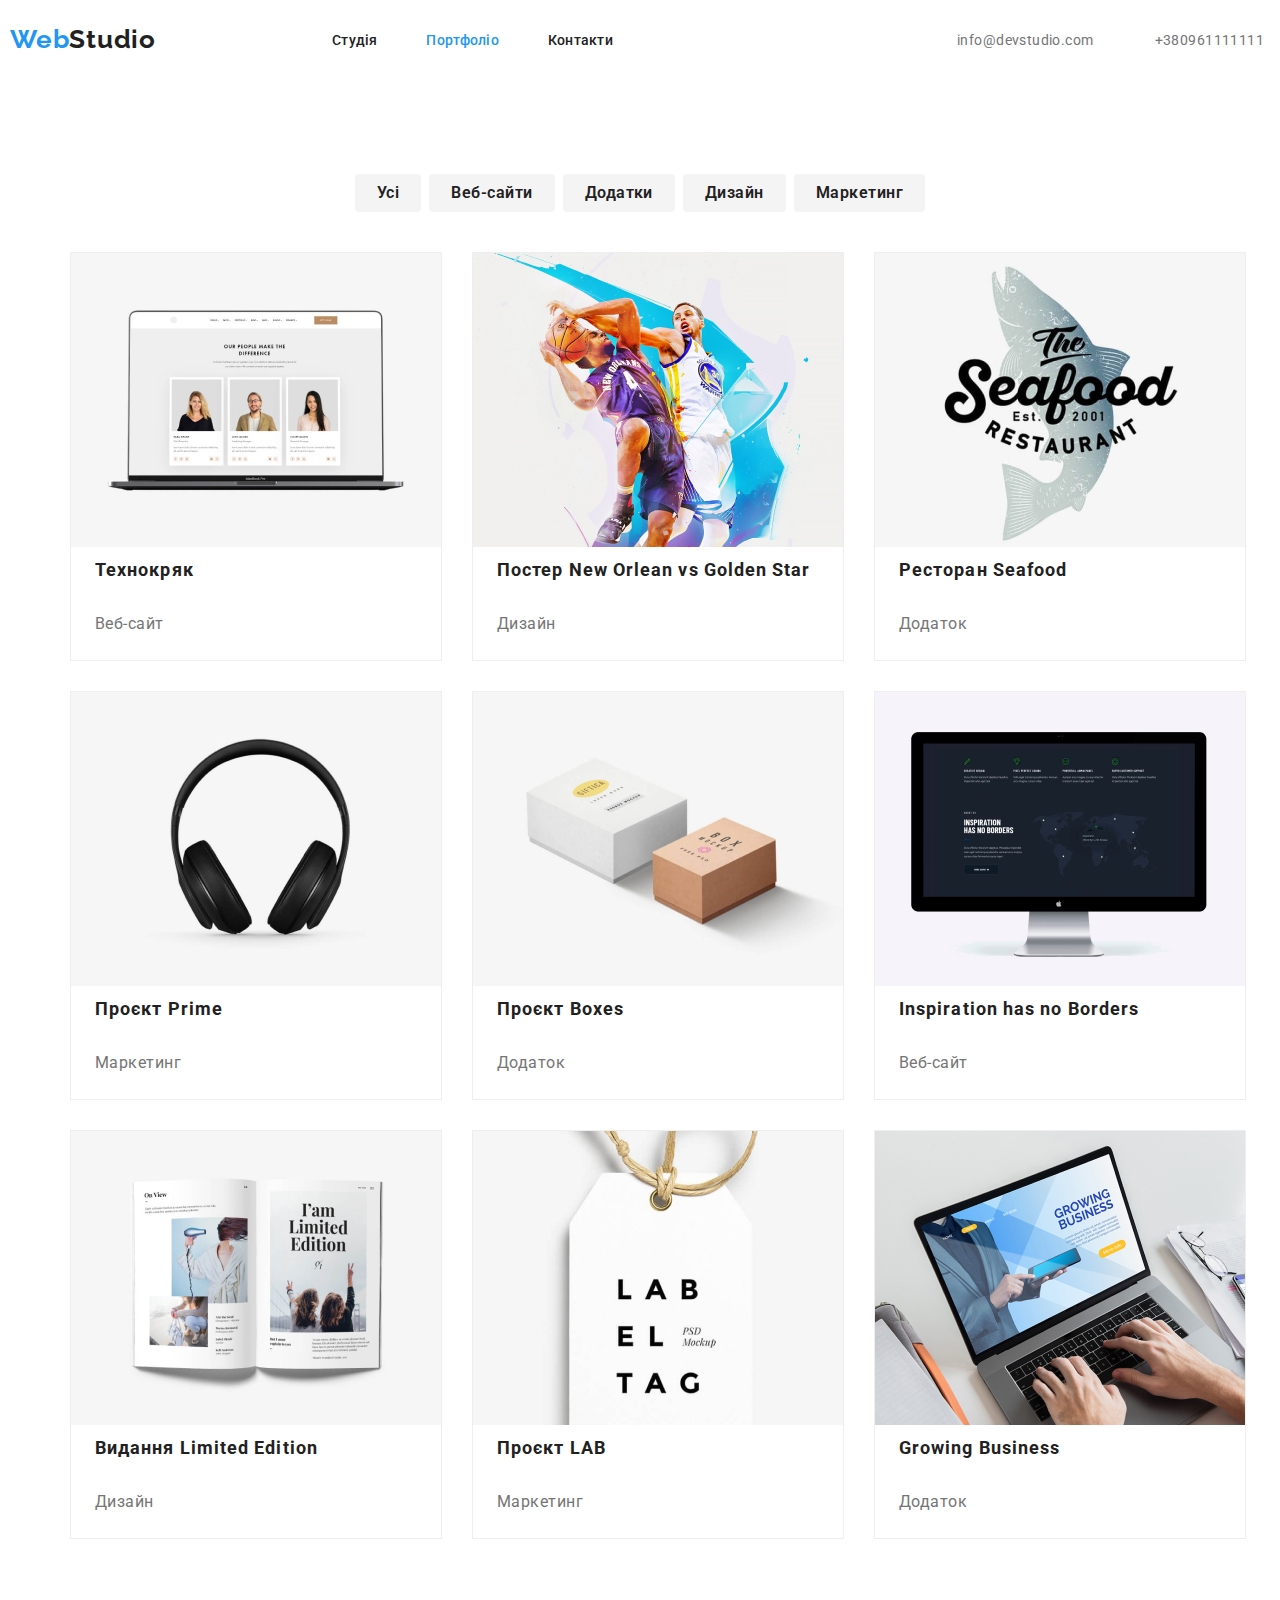
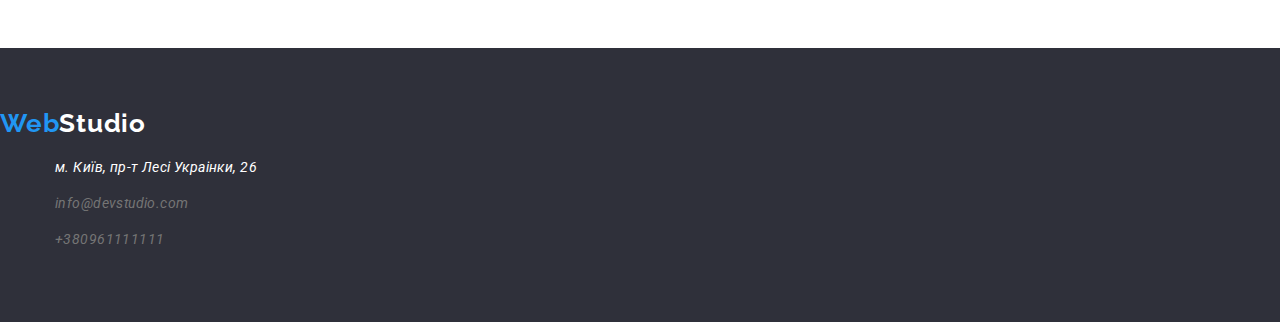
==== portfolio.html @ c9a9e4e9 "changes" ====
<!DOCTYPE html>
<html lang="uk">
<head>
    <meta charset="UTF-8">
    <meta http-equiv="X-UA-Compatible" content="IE=edge">
    <meta name="viewport" content="width=device-width, initial-scale=1.0">
    <title>Portfolio</title>
    <link rel="preconnect" href="https://fonts.googleapis.com">
    <link rel="preconnect" href="https://fonts.gstatic.com" crossorigin>
    <link href="https://fonts.googleapis.com/css2?family=Raleway:wght@700&family=Roboto:wght@400;500;700;900&display=swap" rel="stylesheet">
    <link rel="stylesheet" href="https://cdnjs.cloudflare.com/ajax/libs/modern-normalize/1.1.0/modern-normalize.min.css">
    <link rel="stylesheet" href="./css/styles.css">
</head>
<body>
    <nav class="nav-flex"></nav>
    <header class="header">
            <a class="logo-header" href="./index.html">
                <span class="logo-h1">Web</span>Studio</a>
                <div class="container">
            <ul class="nav-ul-flex">
                <li><a class="link-header" href="./index.html">Студія</a></li>
                <li><a class="link-header current" href="./portfolio.html">Портфоліо</a></li>
                <li><a class="link-header" href="#footer">Контакти</a></li>
            </ul>
        </nav>
        <ul class="ul-mail-flex">
            <li><a class="link-header-mail" href="mailto:info@devstudio.com">info@devstudio.com</a></li>
            <li><a class=" link-header-number" href="tel:+380961111111">+380961111111</a></li>
        </ul>
        </div>
    
    </header>
            <main>
                <section class="sec-one-portfolio">
                    <div class="container">
                        <h1 class="hidden">Що можна знайти на сайті</h1>
                        <ul class="button-list">
                            <li>
                                <button class="button-portfolio" type="button">Усі</button>
                            </li>
                            <li>
                                <button class="button-portfolio" type="button">Веб-сайти</button>
                            </li>
                            <li>
                                <button class="button-portfolio" type="button">Додатки</button>
                            </li>
                            <li>
                                <button class="button-portfolio" type="button">Дизайн</button>
                            </li>
                            <li>
                                <button class="button-portfolio" type="button">Маркетинг</button>
                            </li>
                        </ul>
                        <ul class="portfolio-cards">
                            <li class="portfolio-card">
                                <a href="#">
                                <img src="./img/8.jpg" alt="фото ноутбуку з відкритим сайтом" width="370">
                    <h2 class="portfolio-name">Технокряк</h2>
                    <p class="portfolio-type">Веб-сайт</p>
                </a>
                            </li>
                            <li class="portfolio-card">
                                <a href="#">
                                <img src="./img/9.jpg" alt="фото баскетболістів" width="370">
                    <h2 class="portfolio-name">Постер New Orlean vs Golden Star</h2>
                    <p class="portfolio-type">Дизайн</p>
                </a>
                            </li>
                            <li class="portfolio-card">
                                <a href="#">
                                <img src="./img/10.jpg" alt="фото логотипа ресторану" width="370">
                    <h2 class="portfolio-name">Ресторан Seafood</h2>
                    <p class="portfolio-type">Додаток</p>
                </a>
                            </li>
                            <li class="portfolio-card">
                                <a href="#">
                                <img src="./img/11.jpg" alt="фото навушників" width="370">
                    <h2 class="portfolio-name">Проєкт Prime</h2>
                    <p class="portfolio-type">Маркетинг</p>
                </a>
                            </li>
                            <li class="portfolio-card">
                                <a href="#">
                                <img src="./img/12.jpg" alt="фото коробок гарнітури" width="370">
                    <h2 class="portfolio-name">Проєкт Boxes</h2>
                    <p class="portfolio-type">Додаток</p>
                </a>
                            </li>
                            <li class="portfolio-card">
                                <a href="#">
                                <img src="./img/13.jpg" alt="фото монітора" width="370">
                    <h2 class="portfolio-name">Inspiration has no Borders</h2>
                    <p class="portfolio-type">Веб-сайт</p>
                </a>
                            </li>
                            <li class="portfolio-card">
                                <a href="#">
                                <img src="./img/14.jpg" alt="фото журналу" width="370">
                    <h2 class="portfolio-name">Видання Limited Edition</h2>
                    <p class="portfolio-type">Дизайн</p>
                </a>
                            </li>
                            <li class="portfolio-card">
                                <a href="#">
                                <img src="./img/15.jpg" alt="фото реклами" width="370">
                    <h2 class="portfolio-name">Проєкт LAB</h2>
                    <p class="portfolio-type">Маркетинг</p>
                </a>
                            </li>
                            <li class="portfolio-card">
                                <a href="#">
                                <img src="./img/16.jpg" alt="фото ноутбука" width="370">
                    <h2 class="portfolio-name">Growing Business</h2>
                    <p class="portfolio-type">Додаток</p>
                </a>
                            </li>
                        </ul>
                    </div>
                  
            </section>
        </main>
        <footer class="footer">
            
                <a href="./index.html" class="text-logo-footer">
                    <span class="logo-h1">Web</span>Studio</a>
                    <div class="container">
                <address>
        <ul class="footer-content">
            <li class="footer-elem-item">
                <a class="footer-link-address" href="https://goo.gl/maps/CPtrU1FHBa2aNyZL9" target="_blank" rel="noopener noreferrer nofollow">м. Київ, пр-т Лесі Украінки, 26</a>  
            </li>
            <li class="footer-elem-item">
                    <a class="footer-links" href="mailto:info@devstudio.com">info@devstudio.com</a>
            </li>
            <li class="footer-elem-item">
                    <a class="footer-links" href="tel:+380961111111">+380961111111</a>
            </li>
        </ul>
        </address>
            </div>
         
        </footer>
</body>
</html>
---- css/styles.css ----
:root {
    --main-text-color: #212121;
    --secondary-text-color: #757575;
    --main-white-color: #fff;
    --highlight-color: #2196f3;
    --secondary-white-color: #f5f4f5;
    --fill-color: #2f303a;
    --button-active-color: #188CE8;
    --card-border-color: #eee;
}
h1,
h2,
h3,
h4,
h5,
h6,
p {
margin: 0;
}
ul{
    list-style: none;
    margin: 0;
    padding: 0;
}
.container {
    width: 1200px;
    padding-left: 15px;
    padding-right: 15px;
    margin: 0 auto;
}
header .container {
    display: flex;
}
body {
    font-family: "Roboto", sans-serif;
    color: var(--main-text-color);
    font-size: 14px;
    letter-spacing: 0.03em;
}
a {
    text-decoration: none;
    color: var(--main-text-color);
}
.header {
    max-width: 1260px;
    display: flex;
    flex-direction: row;
   margin: auto;
}

 
.nav-flex {
    display: flex;
    
}
.logo-header {
        font-family: "Raleway", sans-serif; 
        font-size: 26px; 
        line-height: 1.19;
        font-weight: 700; 
        margin: 24px 68px 25px 0; 
        letter-spacing: 0.03em; 
}
.logo-h1{
    color: var(--highlight-color);
}


.nav-ul-flex {
    width: 281px;
    margin-top: 32px;
    margin-left: 93px;
    flex-direction: row;
    justify-content: space-between;
    padding: 0%;
    font-weight: 900;
}

.nav-ul-flex .link-header:hover,
.nav-ul-flex .link-header:focus{
    color: var(--highlight-color);
}
.nav-ul-flex .link-header.current {
    color: var(--highlight-color);
    }

.nav-flex, .nav-ul-flex, .ul-mail-flex {
    display: flex;
    list-style: none;
}

.link-header {
    text-decoration: none;
    font-size: 14px;
    font-weight: 500;
    line-height: 1.15;
    letter-spacing: 0.02em;
    color: var(--main-text-color) ;
    display: inline-block;
}

li {
    display: list-item;
    text-align: -webkit-match-parent;
}
.ul-mail-flex {
    width: 307px;
    margin-top: 32px;
    margin-left: 344px;
    flex-direction: row;
    justify-content: space-between;
    padding: 0%;
}

.link-header-mail{
list-style: none;
color: var(--secondary-text-color);
}

 .link-header-mail:hover,
.link-header-mail:focus {
    color: var(--highlight-color);
}
.link-header-number{
    list-style: none;
    color: var(--secondary-text-color);
}
.link-header-number:hover,
.link-header-number:focus {
    color: var(--highlight-color);
}

.hero{
    Width: 1600px;
    Height: 600px;
    background-color: var(--fill-color);
    filter: drop-shadow(0px 4px 4px rgba(0, 0, 0, 0.25));
}
section {
    display: block;
}
.main-h1-title{ 
        color: var(--main-white-color);
        font-size: 44px;
        line-height: 1.36;
        padding-top: 200px;
        padding-bottom: 15px;
        font-weight: 800;
        text-transform: uppercase;
        letter-spacing: 0.06em;
        text-align: center;
}
button{
    border: none;
    outline: none;
    margin: 0 auto;
    display: block;
}
.button {
    width: 216px;
    height: 50px;
    background-color: var(--highlight-color) ;
    font-size: 16px;
    font-weight: 700;
    line-height: 1.875;
    letter-spacing: 0.06em;
    color: var(--main-white-color);
    border-radius: 4px;
    cursor: pointer;
    font-family: inherit;
}

.button:hover {
    background-color:var(--button-active-color);
    color: var(--main-white-color);
  }
  .button:focus {
    background-color: var(--button-active-color);
    color: var(--main-white-color);
  }
  .button:active {
    background-color: var(--button-active-color);
    color: var(--main-white-color);
  }
.hidden {
    color: rgba(0, 0, 0, 0);
    position: absolute;
    width: 1px;
    height: 1px;
    margin: -1px;
    border: 0;
    padding: 0;
    white-space: nowrap;
    clip-path: inset(100%);
    clip: rect(0 0 0 0);
    overflow: hidden;
}
section {
    display: block;
}
.our-skills{
        display: flex;
        flex-direction: row;
        width: 1260px;
        margin: 94px auto;
        justify-content: center;
    list-style: none;
}
.skill-cont {
    text-align: left;
    padding: 0 15px;
    width: 400px;
}

.skill-name {
    font-weight: 700;
    font-size: 14px;
    padding-bottom: 10px;
    text-transform: uppercase;
    letter-spacing: 0.03em;
}

.skill-descr {
    font-size: 14px;
    line-height: 1,7142;
    letter-spacing: 0.03em;
    color: var(--secondary-text-color);
}
p {
    display: block;
    margin-block-start: 1em;
    margin-block-end: 1em;
    margin-inline-start: 0px;
    margin-inline-end: 0px;
    
}

.sec-three{
        text-align: center;
        width: 100%;
}
.sec-head{
    font-weight: 700;
    font-size: 36px;
    line-height: 1,1666;
    text-align: center;
    letter-spacing: 0.03em;
    color: var(--main-text-color);
    margin-bottom: 50px;
}

.images-block {
    display: flex;
    justify-content: center;
    gap: 30px;
}

.images {
    padding: 0 15px;
    list-style: none;
}
.sec-four {
    text-align: center;
    width: 100%;
    padding-top: 94px;
    background-color: var(--secondary-white-color);
}
.cards {
    display: flex;
    justify-content: center;
    gap: 30px;
}
.card {
    margin: 0 15px 94px 15px;
    background-color: var(--main-white-color);
    box-shadow: 0px 1px 3px rgb(0 0 0 / 12%), 0px 1px 1px rgb(0 0 0 / 14%), 0px 2px 1px rgb(0 0 0 / 20%);
    border-radius: 0px 0px 4px 4px;
    list-style: none;
}
.card-name {
font-weight: 500;
font-size: 16px;
line-height: 1,1875;
text-align: center;
letter-spacing: 0.03em;
color: var(--main-text-color);
}

.job{
    padding: 5px 0 30px 0;
    color: var(--secondary-text-color);
    font-size: 16px;
    font-weight: 400;
    letter-spacing: 0.03em;
}
.footer {
        padding: 60px 0;
        background-color: var(--fill-color);
        
        
}

.footer-content {
    padding: 0; margin: 0;
}
.text-logo-footer {
    font-family: "Raleway", sans-serif; 
    font-size: 26px; 
    line-height: 1.19;
    font-weight: 700; 
    letter-spacing: 0.03em; 
    color: var(--main-white-color);
    
}

.footer-elem-item {
    margin-top: 20px;
    margin-bottom: 15px;
    list-style: none;
    text-decoration: none;
}

.footer-link-address {
    color: var(--main-white-color);
    letter-spacing: 0.03em;
    font-size: 14px;
    line-height: 1,7142;
    text-decoration: none;
    
}
.footer-link-address:hover,
.footer-link-address:focus {
    color: var(--highlight-color);
}

.footer-links {
    font-family: "Roboto", sans-serif;
    color: var(--secondary-text-color);
    font-size: 14px;
    line-height: 1,7142;
    letter-spacing: 0.03em;
text-decoration: none;
}
.footer-links:hover,
.footer-links:focus {
    color: var(--highlight-color);
}
.sec-one-portfolio {
    display: flex;
    flex-direction: column;
    justify-content: center;
    width: 1280px;
    margin: auto;
}
.button-list {
    display: flex;
    flex-direction: row;
    margin: 94px auto 0 auto;
    list-style: none;
    font-family: inherit;
    justify-content: center;
}

.button-portfolio {
    width: auto;
    height: 38px;
    background-color: var(--secondary-white-color);
    color: var(--main-text-color);
    border-radius: 4px;
    padding: 6px 22px;
    margin: 0 4px 25px 4px;
    font-size: 16px;
    line-height: 1.63;
    letter-spacing: 0.03em;
    font-weight: 600;
    text-align: center;
    cursor: pointer;
    font-family: inherit;
}
.button-portfolio:hover {
    background-color: var(--highlight-color);
    color: var(--main-white-color);
  }
  .button-portfolio:active {
    background-color: var(--button-active-color);
    color: var(--main-white-color);
  }
.portfolio-cards{
    margin: 0 auto;
    width: 1218px;
        display: flex;
        flex-direction: row;
        flex-wrap: wrap;
        margin-bottom: 94px;
        list-style: none;
    }
.portfolio-card{
    margin: 15px;
    background-color: var(--main-white-color);
    border: 1px solid var(--card-border-color);
}
.portfolio-name{
    margin: 2px 24px 20px 24px;
    font-weight: 700;
    font-size: 18px;
    line-height: 2;
    letter-spacing: 0.06em;
    color: var(--main-text-color);
}
.portfolio-type{
    margin: 2px 24px 20px 24px;
    color: var(--secondary-text-color);
    font-size: 16px;
    letter-spacing: 0.03em;
    line-height: 2;
}
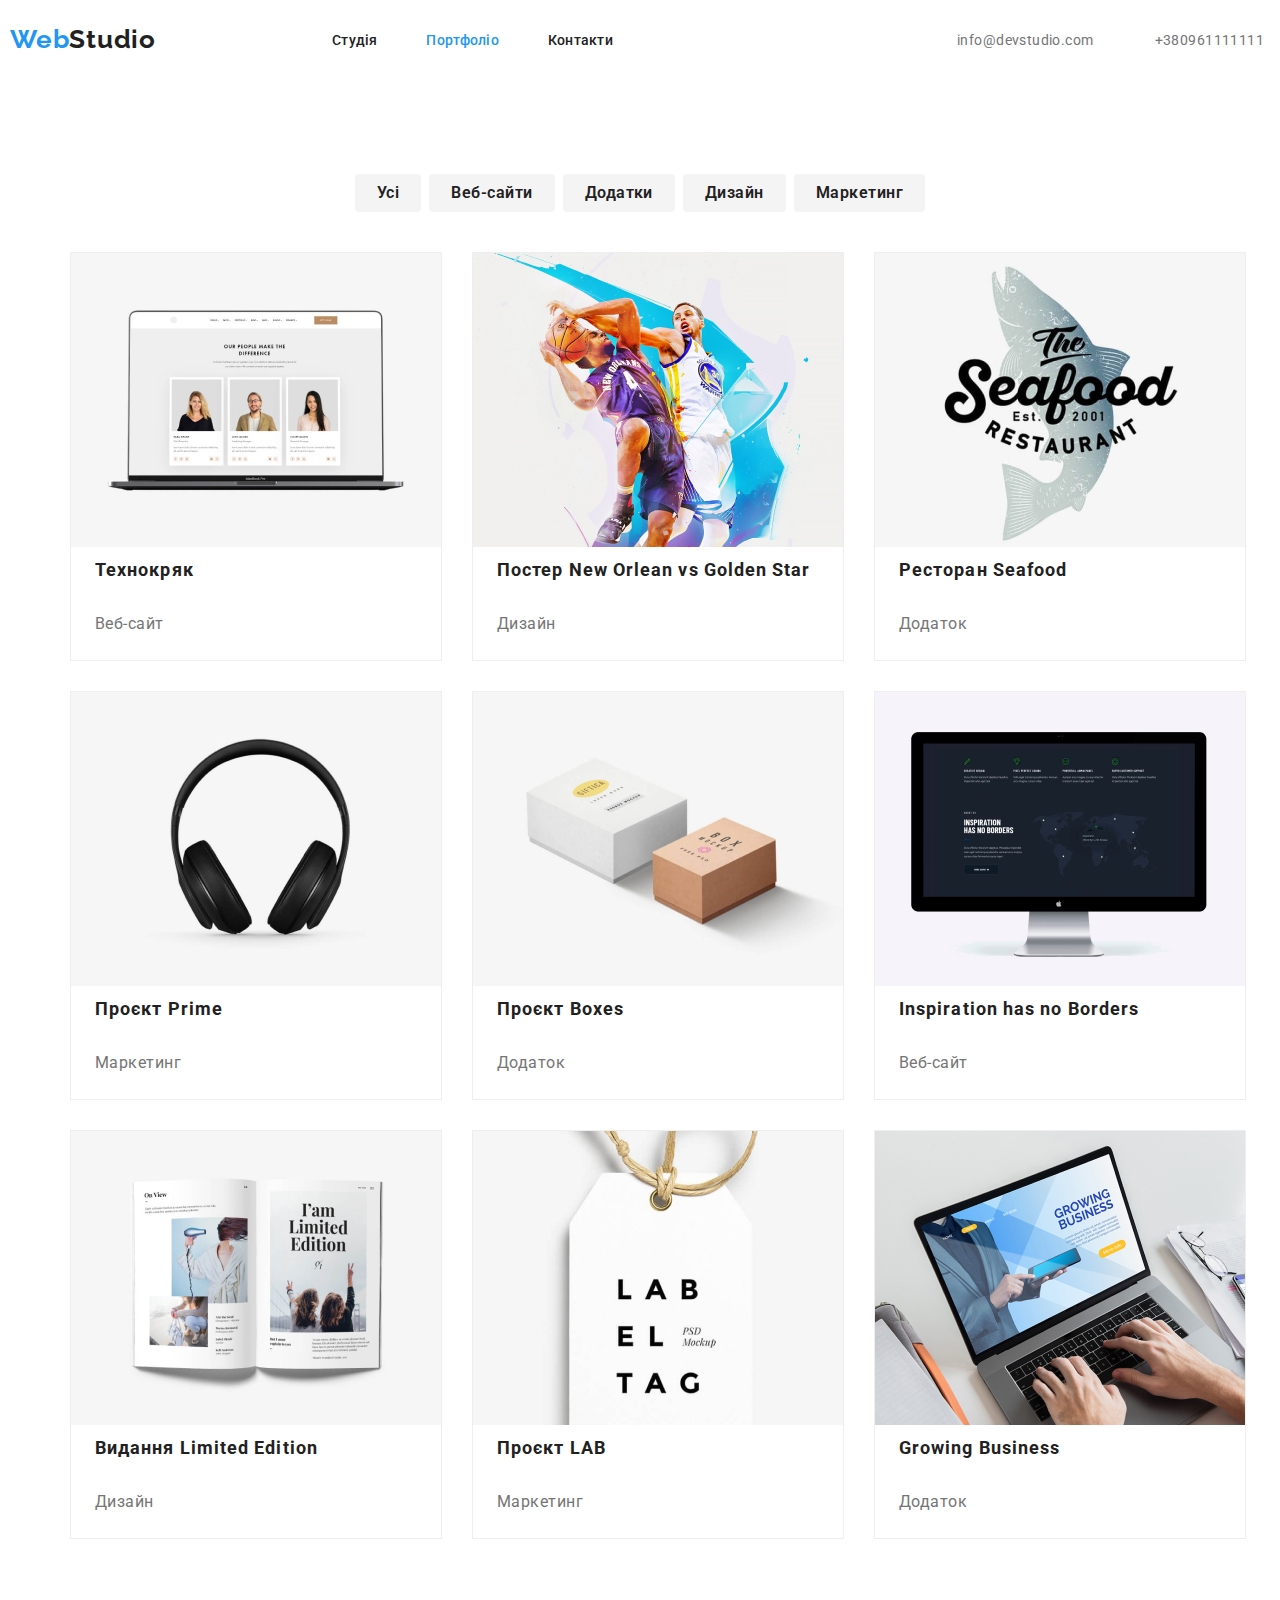
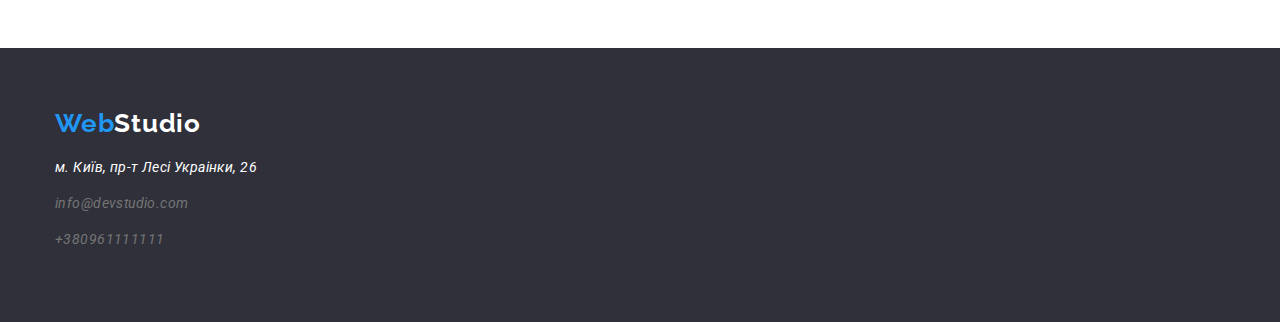
==== commit cd4eaf63: "hw3 change" ====
--- a/portfolio.html
+++ b/portfolio.html
@@ -121,10 +121,9 @@
             </section>
         </main>
         <footer class="footer">
-            
+            <div class="container">
                 <a href="./index.html" class="text-logo-footer">
                     <span class="logo-h1">Web</span>Studio</a>
-                    <div class="container">
                 <address>
         <ul class="footer-content">
             <li class="footer-elem-item">
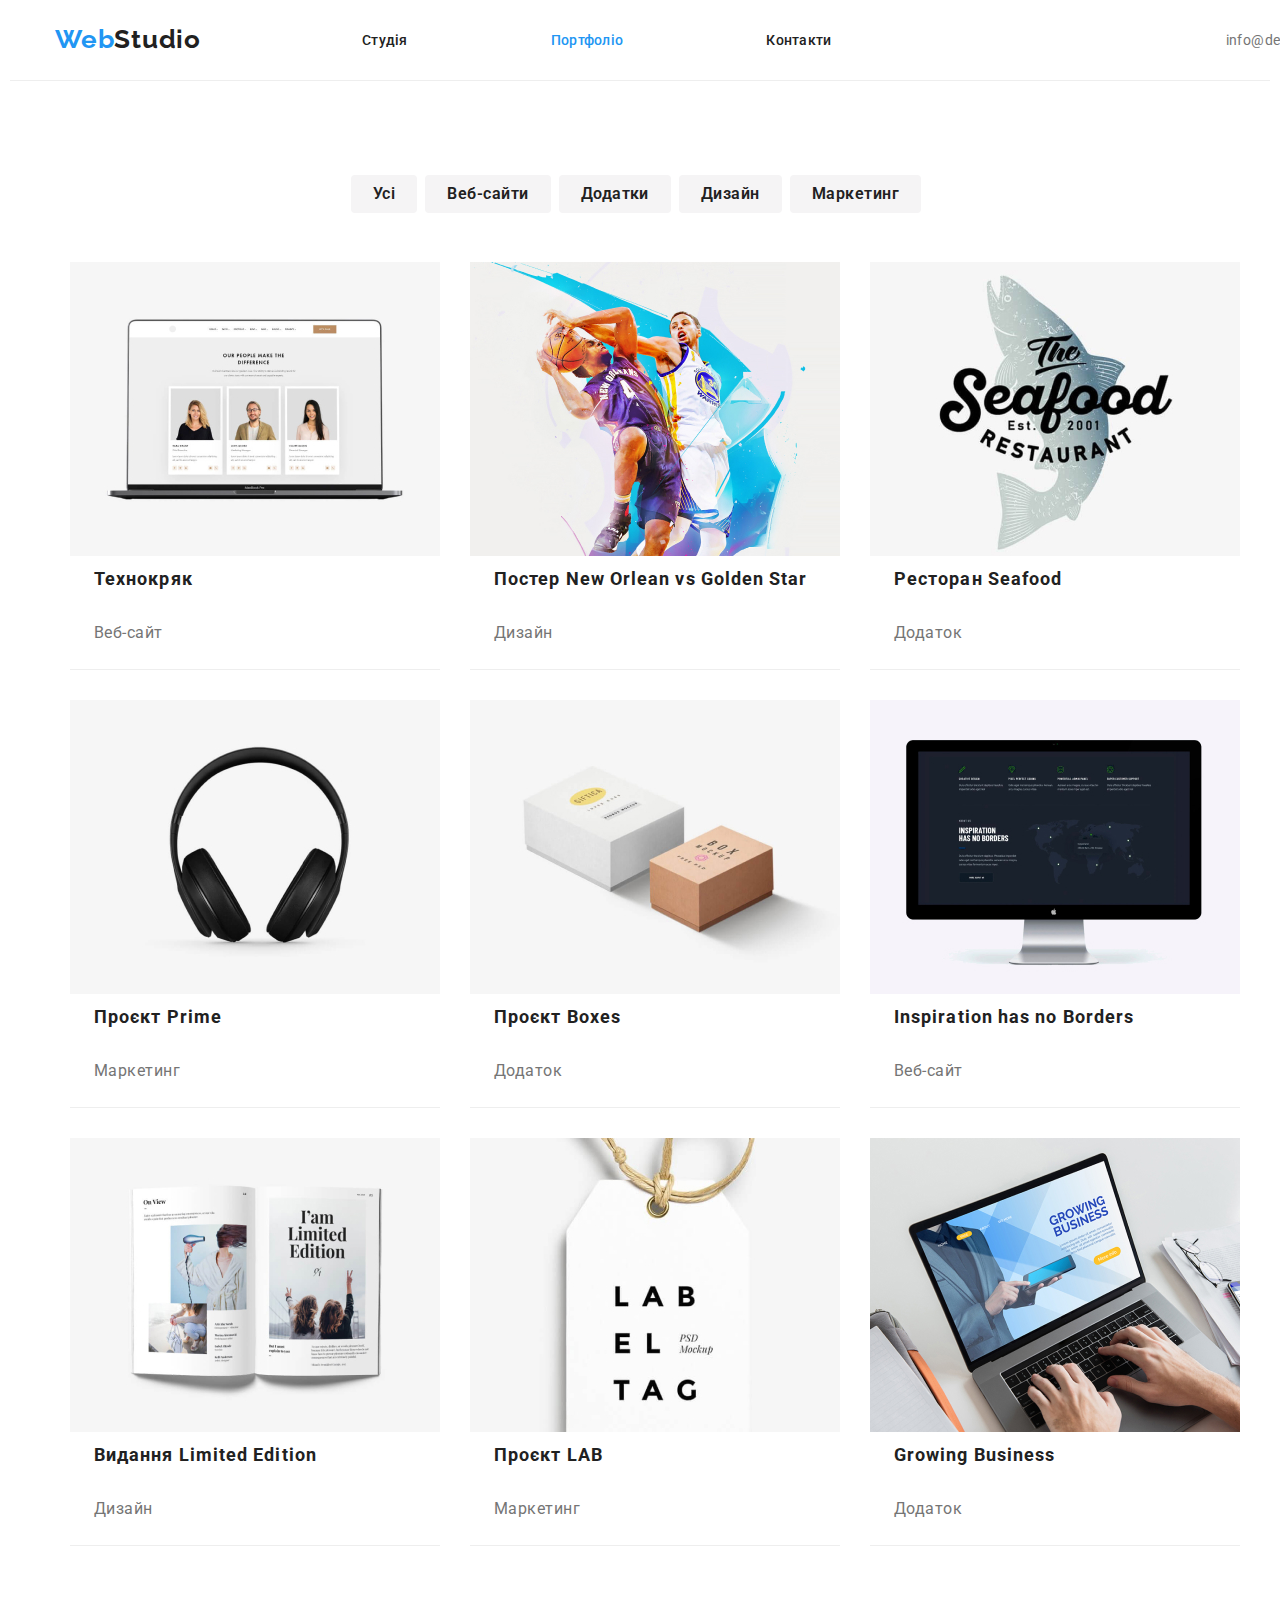
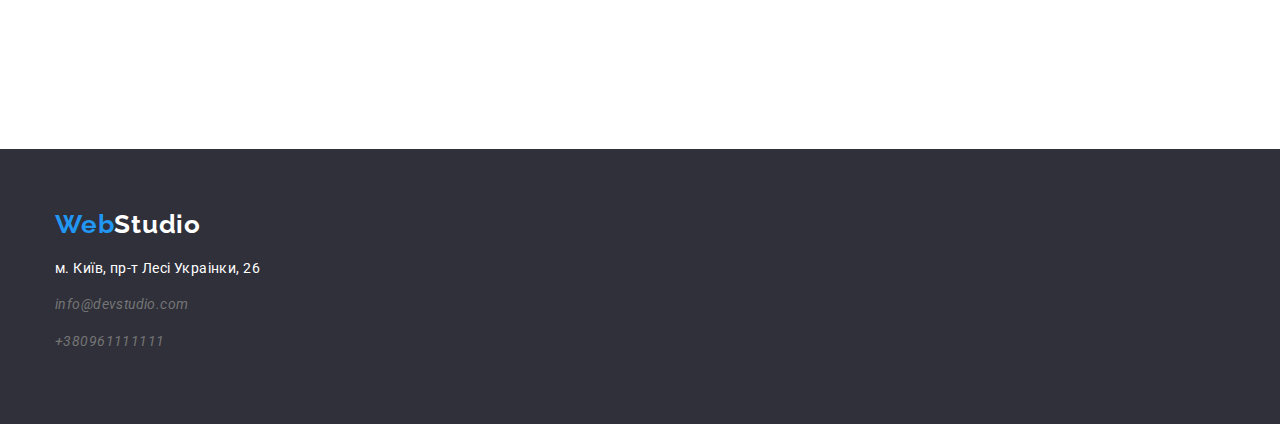
==== commit f148db29: "доработка" ====
--- a/portfolio.html
+++ b/portfolio.html
@@ -13,10 +13,10 @@
 </head>
 <body>
     <nav class="nav-flex"></nav>
-    <header class="header">
+    <header class="header header-portfolio">
+        <div class="container">
             <a class="logo-header" href="./index.html">
                 <span class="logo-h1">Web</span>Studio</a>
-                <div class="container">
             <ul class="nav-ul-flex">
                 <li><a class="link-header" href="./index.html">Студія</a></li>
                 <li><a class="link-header current" href="./portfolio.html">Портфоліо</a></li>
--- a/css/styles.css
+++ b/css/styles.css
@@ -58,7 +58,7 @@
         font-size: 26px; 
         line-height: 1.19;
         font-weight: 700; 
-        margin: 24px 68px 25px 0; 
+        padding: 24px 68px 25px 0; 
         letter-spacing: 0.03em; 
 }
 .logo-h1{
@@ -67,9 +67,7 @@
 
 
 .nav-ul-flex {
-    width: 281px;
-    margin-top: 32px;
-    margin-left: 93px;
+    
     flex-direction: row;
     justify-content: space-between;
     padding: 0%;
@@ -90,6 +88,10 @@
 }
 
 .link-header {
+    padding-left: 93px;
+    padding-top: 32px;
+    padding-right: 50px;
+    padding-bottom: 32px;
     text-decoration: none;
     font-size: 14px;
     font-weight: 500;
@@ -113,6 +115,9 @@
 }
 
 .link-header-mail{
+    padding-top: 32px;
+    padding-right: 50px;
+    padding-bottom: 32px;
 list-style: none;
 color: var(--secondary-text-color);
 }
@@ -131,8 +136,8 @@
 }
 
 .hero{
-    Width: 1600px;
-    Height: 600px;
+    padding-top: 200px;
+    padding-bottom: 200px;
     background-color: var(--fill-color);
     filter: drop-shadow(0px 4px 4px rgba(0, 0, 0, 0.25));
 }
@@ -143,8 +148,7 @@
         color: var(--main-white-color);
         font-size: 44px;
         line-height: 1.36;
-        padding-top: 200px;
-        padding-bottom: 15px;
+        margin-bottom: 30px;
         font-weight: 800;
         text-transform: uppercase;
         letter-spacing: 0.06em;
@@ -202,7 +206,8 @@
         display: flex;
         flex-direction: row;
         width: 1260px;
-        margin: 94px auto;
+        padding-top: 94px;
+        padding-bottom: 94px;
         justify-content: center;
     list-style: none;
 }
@@ -213,16 +218,19 @@
 }
 
 .skill-name {
+    margin-bottom: 10px;
+    margin-right: 30px;
     font-weight: 700;
     font-size: 14px;
-    padding-bottom: 10px;
     text-transform: uppercase;
     letter-spacing: 0.03em;
 }
 
 .skill-descr {
-    font-size: 14px;
-    line-height: 1,7142;
+    margin:0;
+    font-size: 14px;
+    line-height: 1.7;
+    margin-right: 30px;
     letter-spacing: 0.03em;
     color: var(--secondary-text-color);
 }
@@ -235,9 +243,11 @@
     
 }
 
+
 .sec-three{
         text-align: center;
         width: 100%;
+        padding-bottom: 94px;
 }
 .sec-head{
     font-weight: 700;
@@ -246,13 +256,14 @@
     text-align: center;
     letter-spacing: 0.03em;
     color: var(--main-text-color);
-    margin-bottom: 50px;
+    padding-bottom: 36px;
+    
 }
 
 .images-block {
     display: flex;
     justify-content: center;
-    gap: 30px;
+    margin: 30px;
 }
 
 .images {
@@ -262,8 +273,9 @@
 .sec-four {
     text-align: center;
     width: 100%;
+    background-color: var(--secondary-white-color);
     padding-top: 94px;
-    background-color: var(--secondary-white-color);
+    padding-bottom: 94px;
 }
 .cards {
     display: flex;
@@ -271,7 +283,6 @@
     gap: 30px;
 }
 .card {
-    margin: 0 15px 94px 15px;
     background-color: var(--main-white-color);
     box-shadow: 0px 1px 3px rgb(0 0 0 / 12%), 0px 1px 1px rgb(0 0 0 / 14%), 0px 2px 1px rgb(0 0 0 / 20%);
     border-radius: 0px 0px 4px 4px;
@@ -325,7 +336,7 @@
     letter-spacing: 0.03em;
     font-size: 14px;
     line-height: 1,7142;
-    text-decoration: none;
+    font-style: normal;
     
 }
 .footer-link-address:hover,
@@ -346,21 +357,22 @@
     color: var(--highlight-color);
 }
 .sec-one-portfolio {
-    display: flex;
-    flex-direction: column;
-    justify-content: center;
-    width: 1280px;
-    margin: auto;
+    padding-top: 94px;
+    padding-bottom: 94px;
 }
 .button-list {
     display: flex;
     flex-direction: row;
-    margin: 94px auto 0 auto;
     list-style: none;
     font-family: inherit;
     justify-content: center;
-}
-
+    margin-bottom: 34px;
+}
+
+.header-portfolio {
+    border-bottom: 1px solid var(--card-border-color);
+    
+}
 .button-portfolio {
     width: auto;
     height: 38px;
@@ -368,7 +380,6 @@
     color: var(--main-text-color);
     border-radius: 4px;
     padding: 6px 22px;
-    margin: 0 4px 25px 4px;
     font-size: 16px;
     line-height: 1.63;
     letter-spacing: 0.03em;
@@ -376,6 +387,7 @@
     text-align: center;
     cursor: pointer;
     font-family: inherit;
+    margin-right: 8px;
 }
 .button-portfolio:hover {
     background-color: var(--highlight-color);
@@ -397,7 +409,7 @@
 .portfolio-card{
     margin: 15px;
     background-color: var(--main-white-color);
-    border: 1px solid var(--card-border-color);
+    border-bottom: 1px solid var(--card-border-color);
 }
 .portfolio-name{
     margin: 2px 24px 20px 24px;
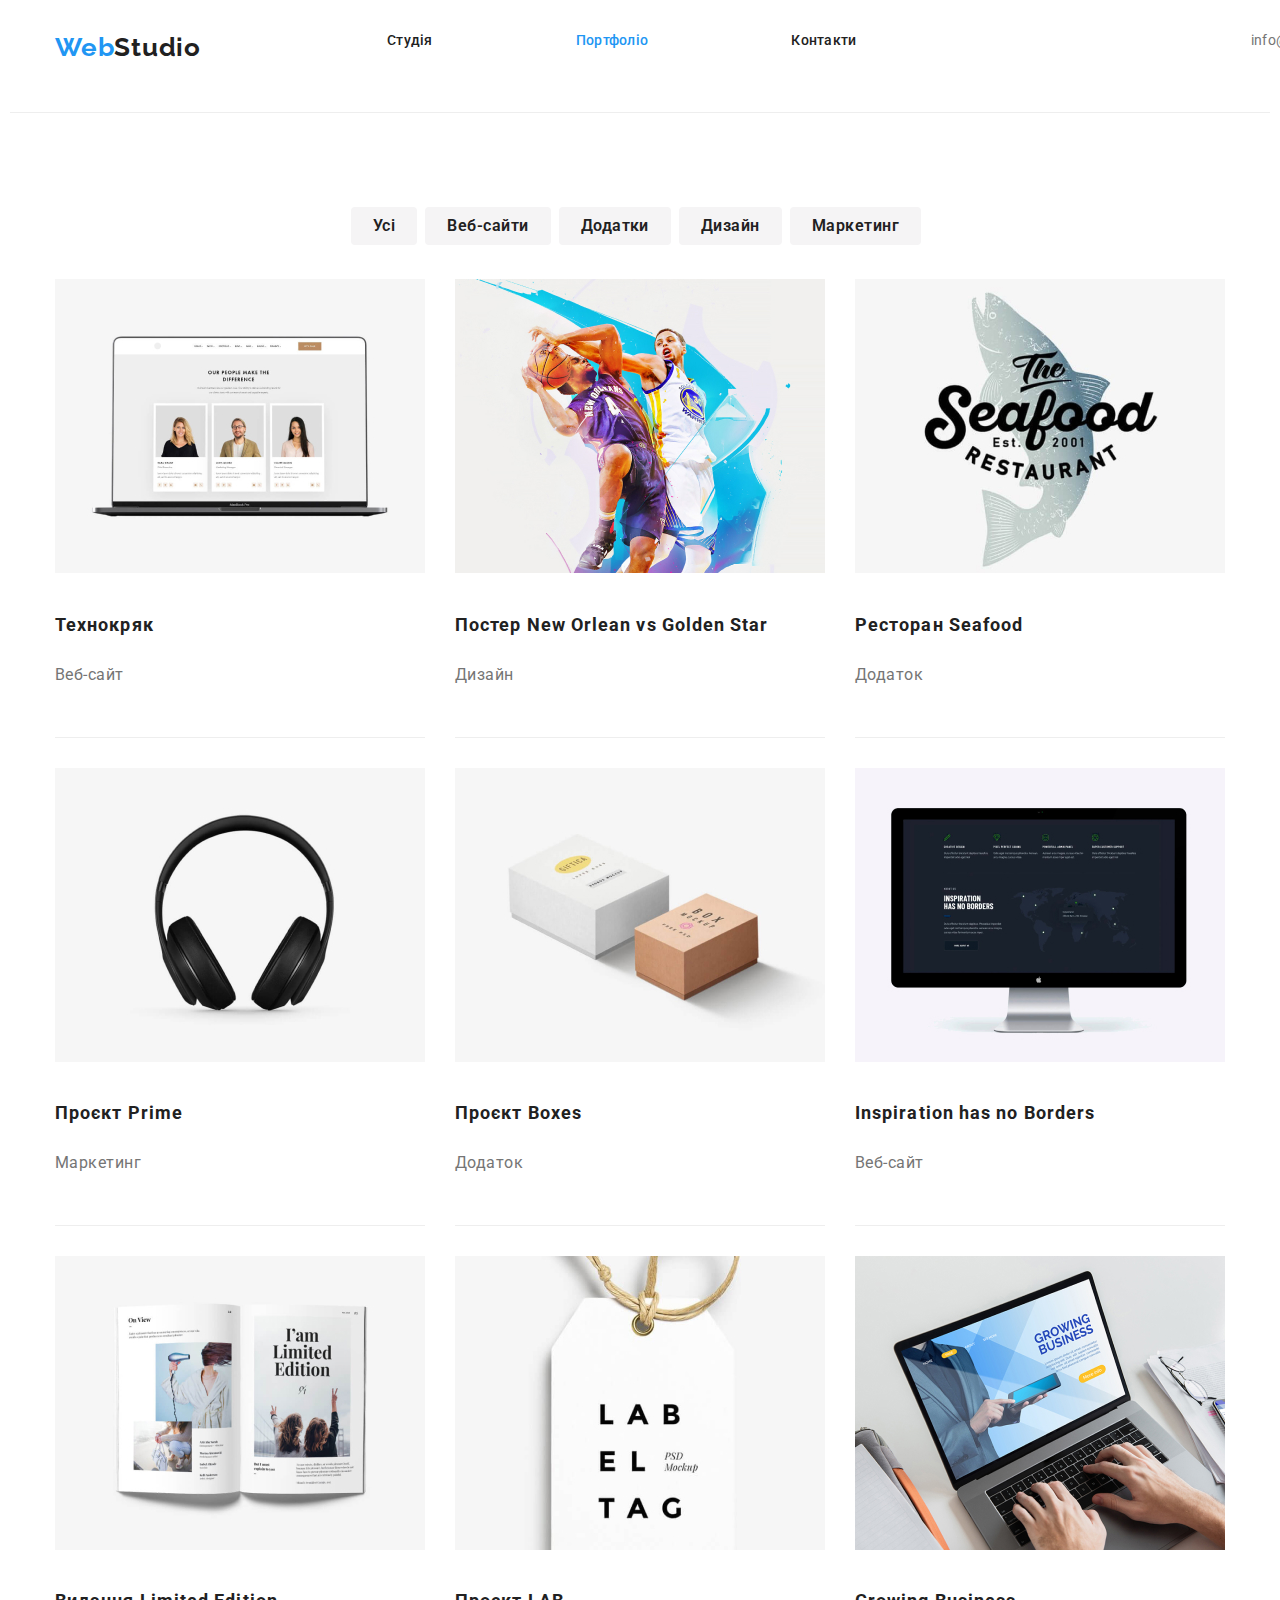
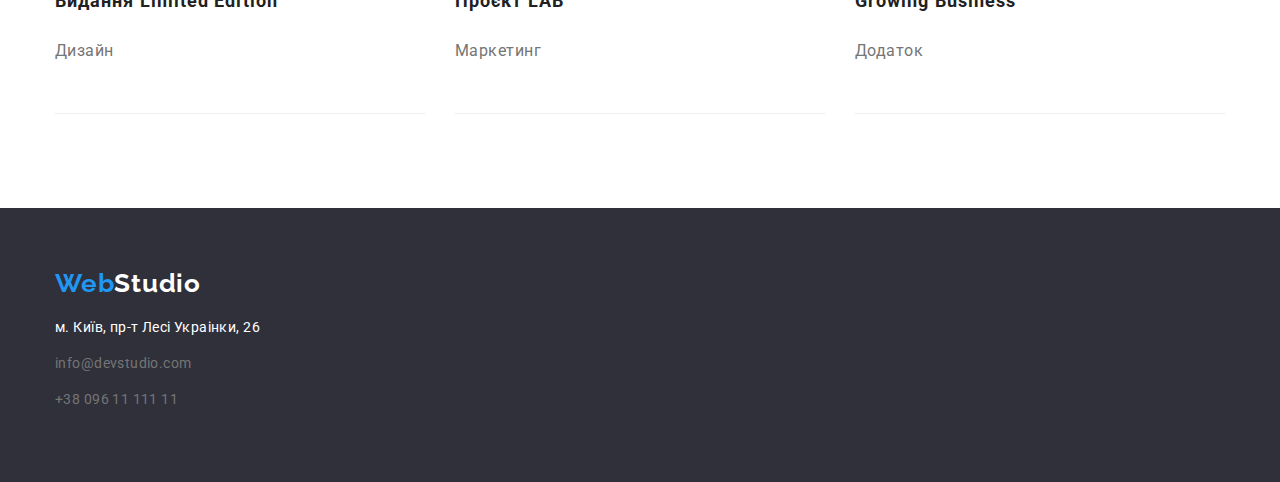
==== commit 60dc74f6: "pravka" ====
--- a/portfolio.html
+++ b/portfolio.html
@@ -25,7 +25,7 @@
         </nav>
         <ul class="ul-mail-flex">
             <li><a class="link-header-mail" href="mailto:info@devstudio.com">info@devstudio.com</a></li>
-            <li><a class=" link-header-number" href="tel:+380961111111">+380961111111</a></li>
+            <li><a class=" link-header-number" href="tel:+380961111111">+38 096 11 111 11</a></li>
         </ul>
         </div>
     
@@ -55,64 +55,82 @@
                             <li class="portfolio-card">
                                 <a href="#">
                                 <img src="./img/8.jpg" alt="фото ноутбуку з відкритим сайтом" width="370">
+                                <div class="portfolio-name-type">
                     <h2 class="portfolio-name">Технокряк</h2>
                     <p class="portfolio-type">Веб-сайт</p>
+                </div>
                 </a>
                             </li>
                             <li class="portfolio-card">
                                 <a href="#">
                                 <img src="./img/9.jpg" alt="фото баскетболістів" width="370">
-                    <h2 class="portfolio-name">Постер New Orlean vs Golden Star</h2>
+                            <div class="portfolio-name-type">
+                                <h2 class="portfolio-name">Постер New Orlean vs Golden Star</h2>
                     <p class="portfolio-type">Дизайн</p>
+                </div>
                 </a>
                             </li>
                             <li class="portfolio-card">
                                 <a href="#">
                                 <img src="./img/10.jpg" alt="фото логотипа ресторану" width="370">
-                    <h2 class="portfolio-name">Ресторан Seafood</h2>
+                            <div class="portfolio-name-type">
+                                <h2 class="portfolio-name">Ресторан Seafood</h2>
                     <p class="portfolio-type">Додаток</p>
+                </div>
                 </a>
                             </li>
                             <li class="portfolio-card">
                                 <a href="#">
                                 <img src="./img/11.jpg" alt="фото навушників" width="370">
-                    <h2 class="portfolio-name">Проєкт Prime</h2>
+                            <div class="portfolio-name-type">
+                                <h2 class="portfolio-name">Проєкт Prime</h2>
                     <p class="portfolio-type">Маркетинг</p>
+                </div>
                 </a>
                             </li>
                             <li class="portfolio-card">
                                 <a href="#">
                                 <img src="./img/12.jpg" alt="фото коробок гарнітури" width="370">
-                    <h2 class="portfolio-name">Проєкт Boxes</h2>
+                            <div class="portfolio-name-type">
+                                <h2 class="portfolio-name">Проєкт Boxes</h2>
                     <p class="portfolio-type">Додаток</p>
+                </div>
                 </a>
                             </li>
                             <li class="portfolio-card">
                                 <a href="#">
                                 <img src="./img/13.jpg" alt="фото монітора" width="370">
-                    <h2 class="portfolio-name">Inspiration has no Borders</h2>
+                            <div class="portfolio-name-type">
+                                <h2 class="portfolio-name">Inspiration has no Borders</h2>
                     <p class="portfolio-type">Веб-сайт</p>
+                </div>
                 </a>
                             </li>
                             <li class="portfolio-card">
                                 <a href="#">
                                 <img src="./img/14.jpg" alt="фото журналу" width="370">
-                    <h2 class="portfolio-name">Видання Limited Edition</h2>
+                            <div class="portfolio-name-type">
+                                <h2 class="portfolio-name">Видання Limited Edition</h2>
                     <p class="portfolio-type">Дизайн</p>
+                </div>
                 </a>
                             </li>
                             <li class="portfolio-card">
                                 <a href="#">
                                 <img src="./img/15.jpg" alt="фото реклами" width="370">
-                    <h2 class="portfolio-name">Проєкт LAB</h2>
+                            <div class="portfolio-name-type">
+                                <h2 class="portfolio-name">Проєкт LAB</h2>
                     <p class="portfolio-type">Маркетинг</p>
+                </div>
                 </a>
                             </li>
                             <li class="portfolio-card">
                                 <a href="#">
                                 <img src="./img/16.jpg" alt="фото ноутбука" width="370">
-                    <h2 class="portfolio-name">Growing Business</h2>
+                            <div class="portfolio-name-type">
+                                <h2 class="portfolio-name">Growing Business</h2>
                     <p class="portfolio-type">Додаток</p>
+                </div>
                 </a>
                             </li>
                         </ul>
@@ -133,7 +151,7 @@
                     <a class="footer-links" href="mailto:info@devstudio.com">info@devstudio.com</a>
             </li>
             <li class="footer-elem-item">
-                    <a class="footer-links" href="tel:+380961111111">+380961111111</a>
+                    <a class="footer-links" href="tel:+380961111111">+38 096 11 111 11</a>
             </li>
         </ul>
         </address>
--- a/css/styles.css
+++ b/css/styles.css
@@ -1,12 +1,12 @@
 :root {
-    --main-text-color: #212121;
-    --secondary-text-color: #757575;
-    --main-white-color: #fff;
-    --highlight-color: #2196f3;
-    --secondary-white-color: #f5f4f5;
-    --fill-color: #2f303a;
-    --button-active-color: #188CE8;
-    --card-border-color: #eee;
+  --main-text-color: #212121;
+  --secondary-text-color: #757575;
+  --main-white-color: #fff;
+  --highlight-color: #2196f3;
+  --secondary-white-color: #f5f4f5;
+  --fill-color: #2f303a;
+  --button-active-color: #188ce8;
+  --card-border-color: #eee;
 }
 h1,
 h2,
@@ -15,414 +15,417 @@
 h5,
 h6,
 p {
-margin: 0;
-}
-ul{
-    list-style: none;
-    margin: 0;
-    padding: 0;
+  margin: 0;
+}
+ul {
+  list-style: none;
+  margin: 0;
+  padding: 0;
 }
 .container {
-    width: 1200px;
-    padding-left: 15px;
-    padding-right: 15px;
-    margin: 0 auto;
+  width: 1200px;
+  padding-left: 15px;
+  padding-right: 15px;
+  margin: 0 auto;
 }
 header .container {
-    display: flex;
+  display: flex;
 }
 body {
-    font-family: "Roboto", sans-serif;
-    color: var(--main-text-color);
-    font-size: 14px;
-    letter-spacing: 0.03em;
+  font-family: "Roboto", sans-serif;
+  color: var(--main-text-color);
+  font-size: 14px;
+  letter-spacing: 0.03em;
 }
 a {
-    text-decoration: none;
-    color: var(--main-text-color);
+  text-decoration: none;
+  color: var(--main-text-color);
 }
 .header {
-    max-width: 1260px;
-    display: flex;
-    flex-direction: row;
-   margin: auto;
-}
-
- 
+  max-width: 1260px;
+  display: flex;
+  flex-direction: row;
+  margin: auto;
+}
+
 .nav-flex {
-    display: flex;
-    
+  display: flex;
 }
 .logo-header {
-        font-family: "Raleway", sans-serif; 
-        font-size: 26px; 
-        line-height: 1.19;
-        font-weight: 700; 
-        padding: 24px 68px 25px 0; 
-        letter-spacing: 0.03em; 
-}
-.logo-h1{
-    color: var(--highlight-color);
-}
-
+margin-right: 93px;
+  padding-top: 32px;
+  padding-bottom: 32px;
+  font-family: "Raleway", sans-serif;
+  font-size: 26px;
+  line-height: 1.19;
+  font-weight: 700;
+  letter-spacing: 0.03em;
+}
+.logo-h1 {
+  color: var(--highlight-color);
+}
 
 .nav-ul-flex {
-    
-    flex-direction: row;
-    justify-content: space-between;
-    padding: 0%;
-    font-weight: 900;
+  flex-direction: row;
+  justify-content: space-between;
+  padding: 0%;
+  font-weight: 900;
 }
 
 .nav-ul-flex .link-header:hover,
-.nav-ul-flex .link-header:focus{
-    color: var(--highlight-color);
+.nav-ul-flex .link-header:focus {
+  color: var(--highlight-color);
 }
 .nav-ul-flex .link-header.current {
-    color: var(--highlight-color);
-    }
-
-.nav-flex, .nav-ul-flex, .ul-mail-flex {
-    display: flex;
-    list-style: none;
+  color: var(--highlight-color);
+}
+
+.nav-flex,
+.nav-ul-flex,
+.ul-mail-flex {
+  display: flex;
+  list-style: none;
 }
 
 .link-header {
-    padding-left: 93px;
-    padding-top: 32px;
-    padding-right: 50px;
-    padding-bottom: 32px;
-    text-decoration: none;
-    font-size: 14px;
-    font-weight: 500;
-    line-height: 1.15;
-    letter-spacing: 0.02em;
-    color: var(--main-text-color) ;
-    display: inline-block;
+  padding-left: 93px;
+  padding-top: 32px;
+  padding-right: 50px;
+  padding-bottom: 32px;
+  text-decoration: none;
+  font-size: 14px;
+  font-weight: 500;
+  line-height: 1.15;
+  letter-spacing: 0.02em;
+  color: var(--main-text-color);
+  display: inline-block;
 }
 
 li {
-    display: list-item;
-    text-align: -webkit-match-parent;
+  display: list-item;
+  text-align: -webkit-match-parent;
 }
 .ul-mail-flex {
-    width: 307px;
-    margin-top: 32px;
-    margin-left: 344px;
-    flex-direction: row;
-    justify-content: space-between;
-    padding: 0%;
-}
-
-.link-header-mail{
-    padding-top: 32px;
-    padding-right: 50px;
-    padding-bottom: 32px;
-list-style: none;
-color: var(--secondary-text-color);
-}
-
- .link-header-mail:hover,
+  width: 307px;
+  margin-top: 32px;
+  margin-left: 344px;
+  flex-direction: row;
+  justify-content: space-between;
+  padding: 0%;
+}
+
+.link-header-mail {
+  padding-top: 32px;
+  padding-right: 50px;
+  padding-bottom: 32px;
+  list-style: none;
+  color: var(--secondary-text-color);
+}
+
+.link-header-mail:hover,
 .link-header-mail:focus {
-    color: var(--highlight-color);
-}
-.link-header-number{
-    list-style: none;
-    color: var(--secondary-text-color);
+  color: var(--highlight-color);
+}
+.link-header-number {
+  list-style: none;
+  color: var(--secondary-text-color);
 }
 .link-header-number:hover,
 .link-header-number:focus {
-    color: var(--highlight-color);
-}
-
-.hero{
-    padding-top: 200px;
-    padding-bottom: 200px;
-    background-color: var(--fill-color);
-    filter: drop-shadow(0px 4px 4px rgba(0, 0, 0, 0.25));
+  color: var(--highlight-color);
+}
+
+.hero {
+  padding-top: 200px;
+  padding-bottom: 200px;
+  background-color: var(--fill-color);
+  filter: drop-shadow(0px 4px 4px rgba(0, 0, 0, 0.25));
 }
 section {
-    display: block;
-}
-.main-h1-title{ 
-        color: var(--main-white-color);
-        font-size: 44px;
-        line-height: 1.36;
-        margin-bottom: 30px;
-        font-weight: 800;
-        text-transform: uppercase;
-        letter-spacing: 0.06em;
-        text-align: center;
-}
-button{
-    border: none;
-    outline: none;
-    margin: 0 auto;
-    display: block;
+  display: block;
+}
+.main-h1-title {
+  color: var(--main-white-color);
+  font-size: 44px;
+  line-height: 1.36;
+  margin-bottom: 30px;
+  font-weight: 800;
+  text-transform: uppercase;
+  letter-spacing: 0.06em;
+  text-align: center;
+}
+button {
+  border: none;
+  outline: none;
+  margin: 0 auto;
+  display: block;
 }
 .button {
-    width: 216px;
-    height: 50px;
-    background-color: var(--highlight-color) ;
-    font-size: 16px;
-    font-weight: 700;
-    line-height: 1.875;
-    letter-spacing: 0.06em;
-    color: var(--main-white-color);
-    border-radius: 4px;
-    cursor: pointer;
-    font-family: inherit;
+  width: 216px;
+  height: 50px;
+  background-color: var(--highlight-color);
+  font-size: 16px;
+  font-weight: 700;
+  line-height: 1.875;
+  letter-spacing: 0.06em;
+  color: var(--main-white-color);
+  border-radius: 4px;
+  cursor: pointer;
+  font-family: inherit;
 }
 
 .button:hover {
-    background-color:var(--button-active-color);
-    color: var(--main-white-color);
-  }
-  .button:focus {
-    background-color: var(--button-active-color);
-    color: var(--main-white-color);
-  }
-  .button:active {
-    background-color: var(--button-active-color);
-    color: var(--main-white-color);
-  }
+  background-color: var(--button-active-color);
+  color: var(--main-white-color);
+}
+.button:focus {
+  background-color: var(--button-active-color);
+  color: var(--main-white-color);
+}
+.button:active {
+  background-color: var(--button-active-color);
+  color: var(--main-white-color);
+}
 .hidden {
-    color: rgba(0, 0, 0, 0);
-    position: absolute;
-    width: 1px;
-    height: 1px;
-    margin: -1px;
-    border: 0;
-    padding: 0;
-    white-space: nowrap;
-    clip-path: inset(100%);
-    clip: rect(0 0 0 0);
-    overflow: hidden;
+  color: rgba(0, 0, 0, 0);
+  position: absolute;
+  width: 1px;
+  height: 1px;
+  margin: -1px;
+  border: 0;
+  padding: 0;
+  white-space: nowrap;
+  clip-path: inset(100%);
+  clip: rect(0 0 0 0);
+  overflow: hidden;
 }
 section {
-    display: block;
-}
-.our-skills{
-        display: flex;
-        flex-direction: row;
-        width: 1260px;
-        padding-top: 94px;
-        padding-bottom: 94px;
-        justify-content: center;
-    list-style: none;
+  display: block;
+}
+
+.sec-two {
+  padding-top: 94px;
+  padding-bottom: 94px;
+}
+.our-skills {
+  display: flex;
+  flex-direction: row;
+  width: 1260px;
+  justify-content: center;
+  list-style: none;
 }
 .skill-cont {
-    text-align: left;
-    padding: 0 15px;
-    width: 400px;
+  text-align: left;
+  padding: 0 15px;
+  width: 400px;
 }
 
 .skill-name {
-    margin-bottom: 10px;
-    margin-right: 30px;
-    font-weight: 700;
-    font-size: 14px;
-    text-transform: uppercase;
-    letter-spacing: 0.03em;
+  margin-bottom: 10px;
+  margin-right: 30px;
+  font-weight: 700;
+  font-size: 14px;
+  text-transform: uppercase;
+  letter-spacing: 0.03em;
 }
 
 .skill-descr {
-    margin:0;
-    font-size: 14px;
-    line-height: 1.7;
-    margin-right: 30px;
-    letter-spacing: 0.03em;
-    color: var(--secondary-text-color);
+  margin: 0;
+  font-size: 14px;
+  line-height: 1.7;
+  margin-right: 30px;
+  letter-spacing: 0.03em;
+  color: var(--secondary-text-color);
 }
 p {
-    display: block;
-    margin-block-start: 1em;
-    margin-block-end: 1em;
-    margin-inline-start: 0px;
-    margin-inline-end: 0px;
-    
-}
-
-
-.sec-three{
-        text-align: center;
-        width: 100%;
-        padding-bottom: 94px;
-}
-.sec-head{
-    font-weight: 700;
-    font-size: 36px;
-    line-height: 1,1666;
-    text-align: center;
-    letter-spacing: 0.03em;
-    color: var(--main-text-color);
-    padding-bottom: 36px;
-    
+  display: block;
+  margin-block-start: 1em;
+  margin-block-end: 1em;
+  margin-inline-start: 0px;
+  margin-inline-end: 0px;
+}
+
+.sec-three {
+  text-align: center;
+  width: 100%;
+  padding-top: 94px;
+  padding-bottom: 94px;
+}
+.sec-head {
+  font-weight: 700;
+  font-size: 36px;
+  line-height: 1, 1666;
+  text-align: center;
+  letter-spacing: 0.03em;
+  color: var(--main-text-color);
+  margin-bottom: 50px;
 }
 
 .images-block {
-    display: flex;
-    justify-content: center;
-    margin: 30px;
+  display: flex;
+  justify-content: center;
 }
 
 .images {
-    padding: 0 15px;
-    list-style: none;
+  padding: 0 15px;
+  list-style: none;
 }
 .sec-four {
-    text-align: center;
-    width: 100%;
-    background-color: var(--secondary-white-color);
-    padding-top: 94px;
-    padding-bottom: 94px;
+  text-align: center;
+  width: 100%;
+  background-color: var(--secondary-white-color);
+  padding-top: 94px;
+  padding-bottom: 94px;
 }
 .cards {
-    display: flex;
-    justify-content: center;
-    gap: 30px;
+  display: flex;
+  justify-content: center;
+  gap: 30px;
 }
 .card {
-    background-color: var(--main-white-color);
-    box-shadow: 0px 1px 3px rgb(0 0 0 / 12%), 0px 1px 1px rgb(0 0 0 / 14%), 0px 2px 1px rgb(0 0 0 / 20%);
-    border-radius: 0px 0px 4px 4px;
-    list-style: none;
+  background-color: var(--main-white-color);
+  box-shadow: 0px 1px 3px rgb(0 0 0 / 12%), 0px 1px 1px rgb(0 0 0 / 14%),
+    0px 2px 1px rgb(0 0 0 / 20%);
+  border-radius: 0px 0px 4px 4px;
+  list-style: none;
+}
+
+.our-team {
+  padding: 30px 0;
 }
 .card-name {
-font-weight: 500;
-font-size: 16px;
-line-height: 1,1875;
-text-align: center;
-letter-spacing: 0.03em;
-color: var(--main-text-color);
-}
-
-.job{
-    padding: 5px 0 30px 0;
-    color: var(--secondary-text-color);
-    font-size: 16px;
-    font-weight: 400;
-    letter-spacing: 0.03em;
-}
+  font-weight: 500;
+  font-size: 16px;
+  line-height: 1, 1875;
+  text-align: center;
+  letter-spacing: 0.03em;
+  color: var(--main-text-color);
+  margin-bottom: 10px;
+}
+
+.job {
+  color: var(--secondary-text-color);
+  font-size: 16px;
+  font-weight: 400;
+  letter-spacing: 0.03em;
+}
+
+.sec-one-portfolio {
+  padding-top: 94px;
+  padding-bottom: 94px;
+}
+.button-list {
+  display: flex;
+  flex-direction: row;
+  list-style: none;
+  font-family: inherit;
+  justify-content: center;
+  margin-bottom: 34px;
+}
+
+.header-portfolio {
+  border-bottom: 1px solid var(--card-border-color);
+}
+.button-portfolio {
+  width: auto;
+  height: 38px;
+  background-color: var(--secondary-white-color);
+  color: var(--main-text-color);
+  border-radius: 4px;
+  padding: 6px 22px;
+  font-size: 16px;
+  line-height: 1.63;
+  letter-spacing: 0.03em;
+  font-weight: 600;
+  text-align: center;
+  cursor: pointer;
+  font-family: inherit;
+  margin-right: 8px;
+}
+.button-portfolio:hover {
+  background-color: var(--highlight-color);
+  color: var(--main-white-color);
+}
+.button-portfolio:active {
+  background-color: var(--button-active-color);
+  color: var(--main-white-color);
+}
+.portfolio-cards {
+  display: flex;
+  flex-wrap: wrap;
+  gap: 30px;
+  flex-basis: auto;
+}
+
+.portfolio-card {
+  background-color: var(--main-white-color);
+  border-bottom: 1px solid var(--card-border-color);
+}
+
+.portfolio-name-type{
+padding: 30px 0;
+}
+.portfolio-name {
+  margin-bottom: 4px;
+  font-weight: 700;
+  font-size: 18px;
+  line-height: 2;
+  letter-spacing: 0.06em;
+  color: var(--main-text-color);
+}
+.portfolio-type {
+  color: var(--secondary-text-color);
+  font-size: 16px;
+  letter-spacing: 0.03em;
+  line-height: 2;
+}
+
 .footer {
-        padding: 60px 0;
-        background-color: var(--fill-color);
-        
-        
+  padding: 60px 0;
+  background-color: var(--fill-color);
 }
 
 .footer-content {
-    padding: 0; margin: 0;
+  padding: 0;
+  margin: 0;
 }
 .text-logo-footer {
-    font-family: "Raleway", sans-serif; 
-    font-size: 26px; 
-    line-height: 1.19;
-    font-weight: 700; 
-    letter-spacing: 0.03em; 
-    color: var(--main-white-color);
-    
+  font-family: "Raleway", sans-serif;
+  font-size: 26px;
+  line-height: 1.19;
+  font-weight: 700;
+  letter-spacing: 0.03em;
+  color: var(--main-white-color);
 }
 
 .footer-elem-item {
-    margin-top: 20px;
-    margin-bottom: 15px;
-    list-style: none;
-    text-decoration: none;
+  margin-top: 20px;
+  margin-bottom: 15px;
+  list-style: none;
+  font-style: normal;
 }
 
 .footer-link-address {
-    color: var(--main-white-color);
-    letter-spacing: 0.03em;
-    font-size: 14px;
-    line-height: 1,7142;
-    font-style: normal;
-    
+  color: var(--main-white-color);
+  letter-spacing: 0.03em;
+  font-size: 14px;
+  line-height: 1, 7142;
+  
 }
 .footer-link-address:hover,
 .footer-link-address:focus {
-    color: var(--highlight-color);
+  color: var(--highlight-color);
 }
 
 .footer-links {
-    font-family: "Roboto", sans-serif;
-    color: var(--secondary-text-color);
-    font-size: 14px;
-    line-height: 1,7142;
-    letter-spacing: 0.03em;
-text-decoration: none;
+  font-family: "Roboto", sans-serif;
+  color: var(--secondary-text-color);
+  font-size: 14px;
+  line-height: 1, 7142;
+  letter-spacing: 0.03em;
+ 
 }
 .footer-links:hover,
 .footer-links:focus {
-    color: var(--highlight-color);
-}
-.sec-one-portfolio {
-    padding-top: 94px;
-    padding-bottom: 94px;
-}
-.button-list {
-    display: flex;
-    flex-direction: row;
-    list-style: none;
-    font-family: inherit;
-    justify-content: center;
-    margin-bottom: 34px;
-}
-
-.header-portfolio {
-    border-bottom: 1px solid var(--card-border-color);
-    
-}
-.button-portfolio {
-    width: auto;
-    height: 38px;
-    background-color: var(--secondary-white-color);
-    color: var(--main-text-color);
-    border-radius: 4px;
-    padding: 6px 22px;
-    font-size: 16px;
-    line-height: 1.63;
-    letter-spacing: 0.03em;
-    font-weight: 600;
-    text-align: center;
-    cursor: pointer;
-    font-family: inherit;
-    margin-right: 8px;
-}
-.button-portfolio:hover {
-    background-color: var(--highlight-color);
-    color: var(--main-white-color);
-  }
-  .button-portfolio:active {
-    background-color: var(--button-active-color);
-    color: var(--main-white-color);
-  }
-.portfolio-cards{
-    margin: 0 auto;
-    width: 1218px;
-        display: flex;
-        flex-direction: row;
-        flex-wrap: wrap;
-        margin-bottom: 94px;
-        list-style: none;
-    }
-.portfolio-card{
-    margin: 15px;
-    background-color: var(--main-white-color);
-    border-bottom: 1px solid var(--card-border-color);
-}
-.portfolio-name{
-    margin: 2px 24px 20px 24px;
-    font-weight: 700;
-    font-size: 18px;
-    line-height: 2;
-    letter-spacing: 0.06em;
-    color: var(--main-text-color);
-}
-.portfolio-type{
-    margin: 2px 24px 20px 24px;
-    color: var(--secondary-text-color);
-    font-size: 16px;
-    letter-spacing: 0.03em;
-    line-height: 2;
-}+  color: var(--highlight-color);
+}
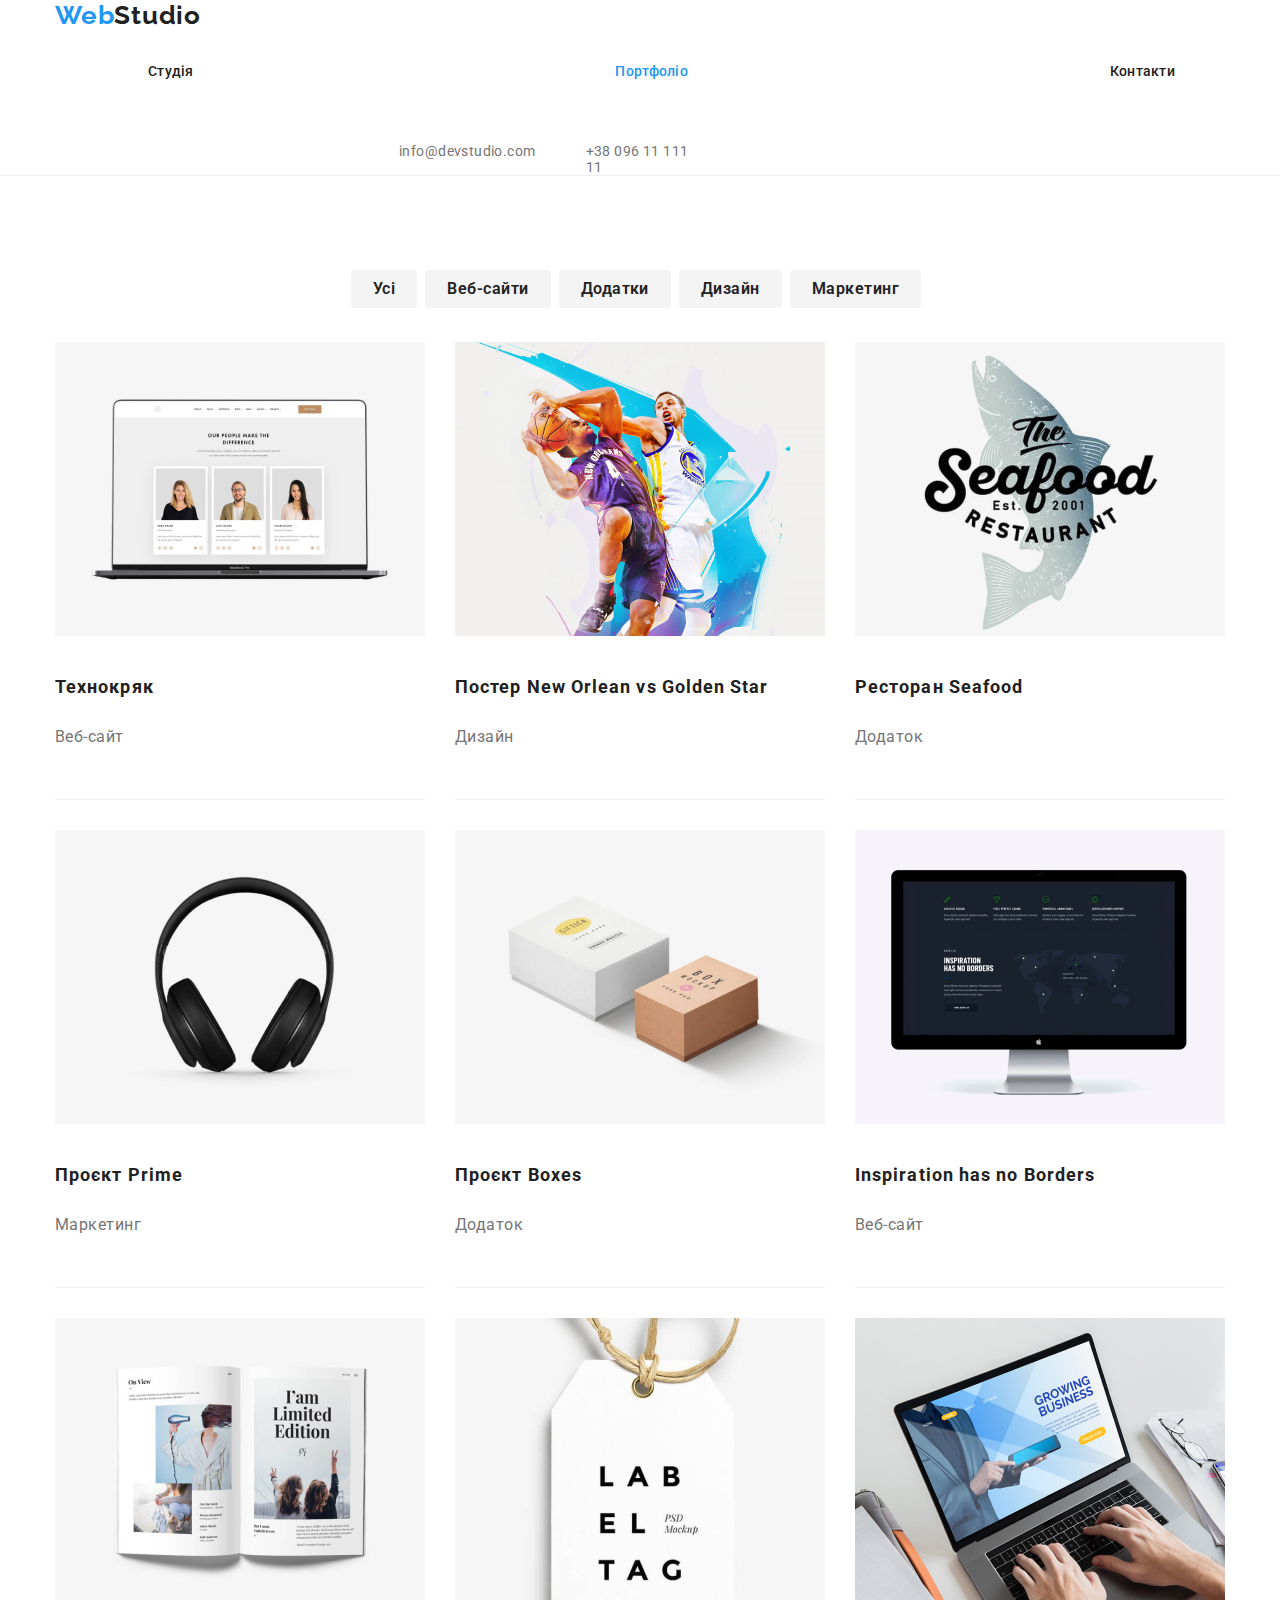
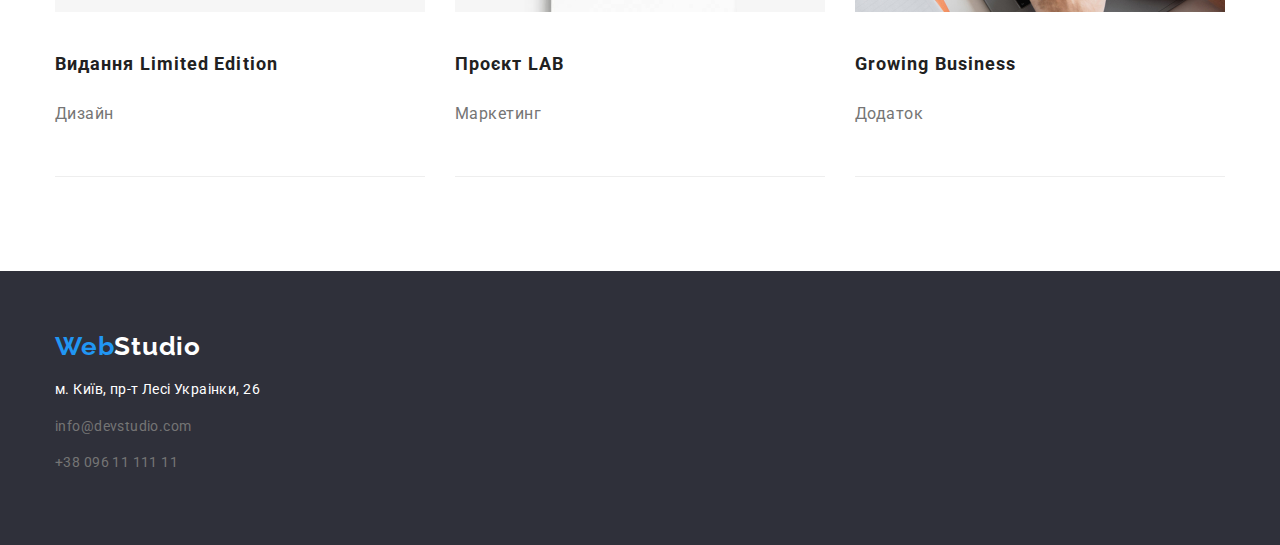
==== commit 4185dce1: "changes4" ====
--- a/portfolio.html
+++ b/portfolio.html
@@ -13,7 +13,7 @@
 </head>
 <body>
     <nav class="nav-flex"></nav>
-    <header class="header header-portfolio">
+    <header class="header">
         <div class="container">
             <a class="logo-header" href="./index.html">
                 <span class="logo-h1">Web</span>Studio</a>
--- a/css/styles.css
+++ b/css/styles.css
@@ -28,9 +28,7 @@
   padding-right: 15px;
   margin: 0 auto;
 }
-header .container {
-  display: flex;
-}
+
 body {
   font-family: "Roboto", sans-serif;
   color: var(--main-text-color);
@@ -42,10 +40,7 @@
   color: var(--main-text-color);
 }
 .header {
-  max-width: 1260px;
-  display: flex;
-  flex-direction: row;
-  margin: auto;
+border-bottom: 1px solid var(--card-border-color); ;
 }
 
 .nav-flex {
@@ -323,9 +318,7 @@
   margin-bottom: 34px;
 }
 
-.header-portfolio {
-  border-bottom: 1px solid var(--card-border-color);
-}
+
 .button-portfolio {
   width: auto;
   height: 38px;
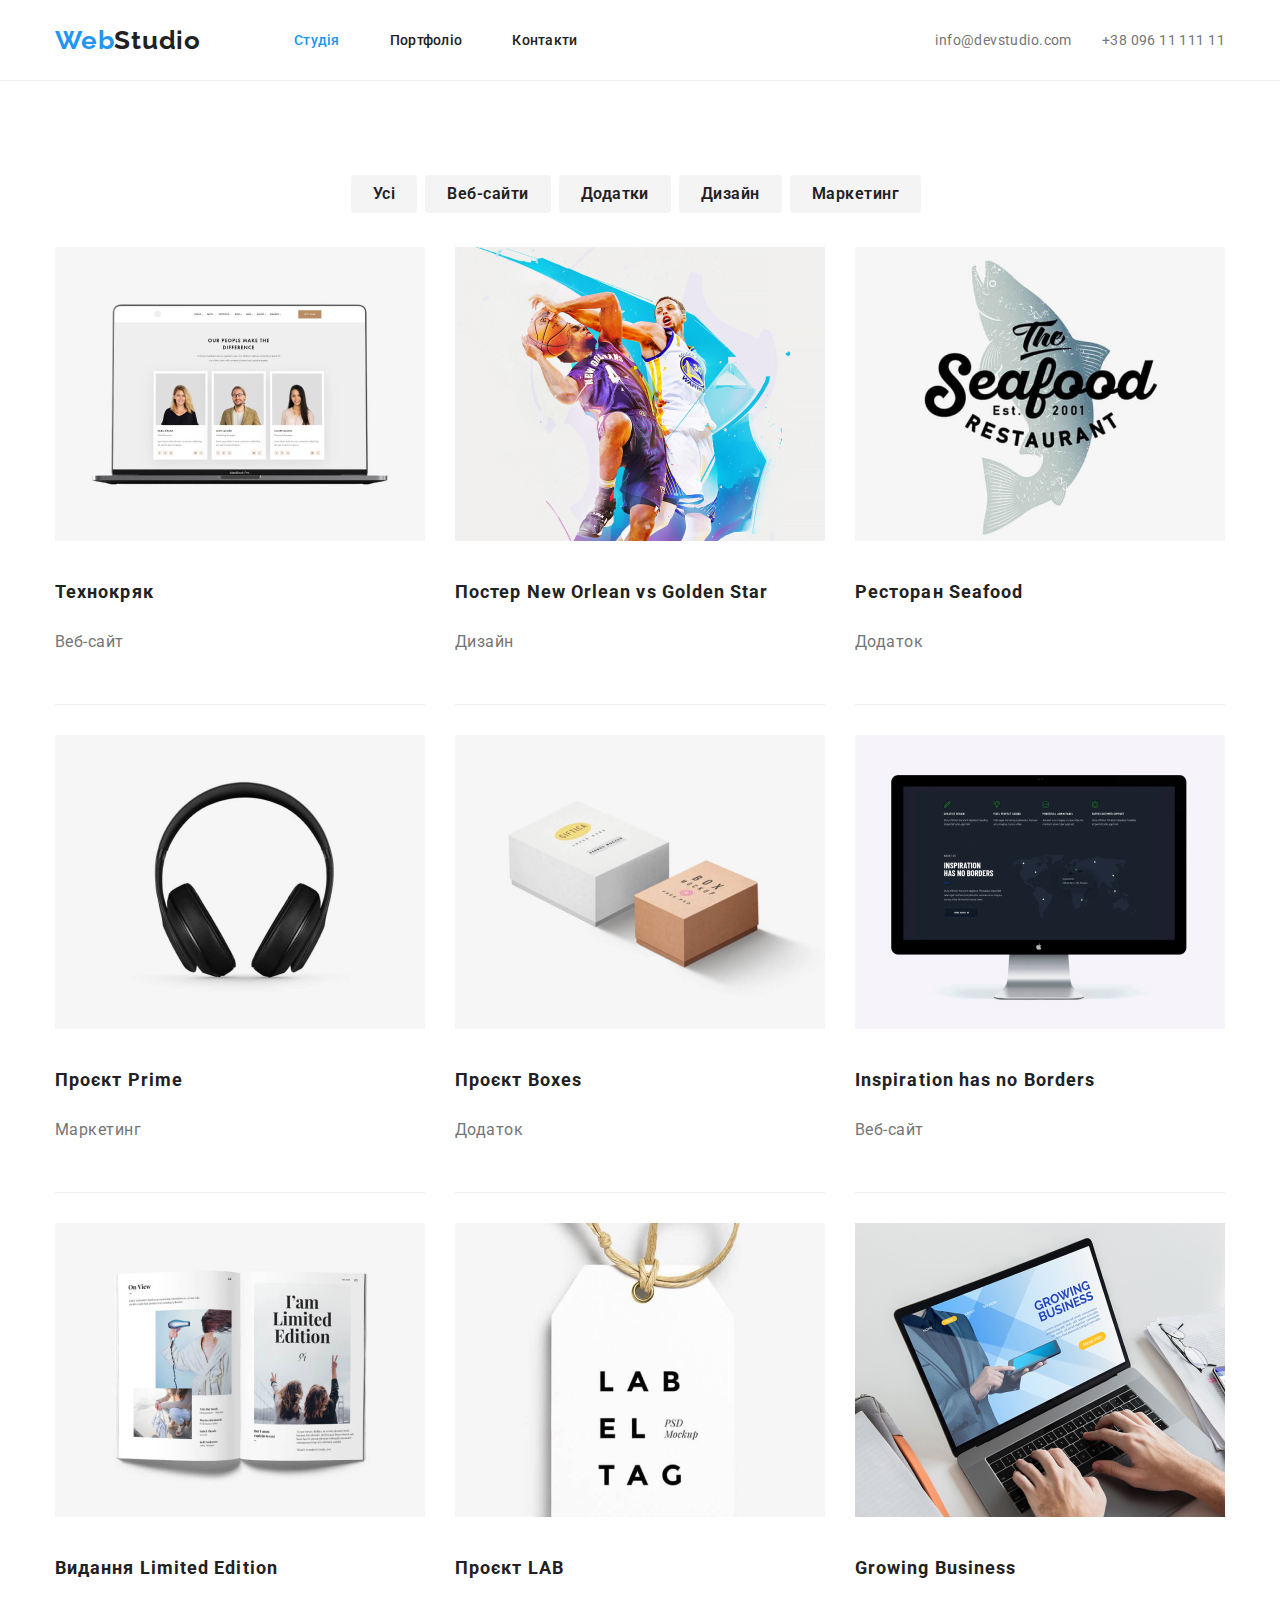
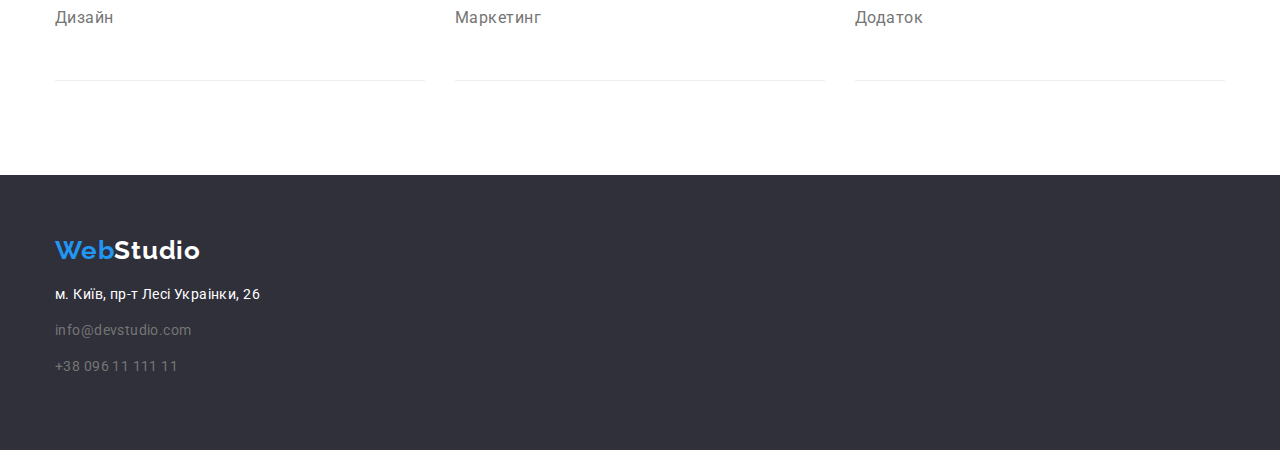
==== commit cff4d26e: "ch9" ====
--- a/portfolio.html
+++ b/portfolio.html
@@ -12,14 +12,14 @@
     <link rel="stylesheet" href="./css/styles.css">
 </head>
 <body>
-    <nav class="nav-flex"></nav>
     <header class="header">
-        <div class="container">
+        <div class="container header-container">
+            <nav class="nav-flex">
             <a class="logo-header" href="./index.html">
                 <span class="logo-h1">Web</span>Studio</a>
             <ul class="nav-ul-flex">
-                <li><a class="link-header" href="./index.html">Студія</a></li>
-                <li><a class="link-header current" href="./portfolio.html">Портфоліо</a></li>
+                <li><a class="link-header current" href="./index.html">Студія</a></li>
+                <li><a class="link-header" href="./portfolio.html">Портфоліо</a></li>
                 <li><a class="link-header" href="#footer">Контакти</a></li>
             </ul>
         </nav>
--- a/css/styles.css
+++ b/css/styles.css
@@ -43,13 +43,19 @@
 border-bottom: 1px solid var(--card-border-color); ;
 }
 
+.header-container {
+  height: 80px;
+  display: flex;
+  align-items: center;
+}
 .nav-flex {
   display: flex;
+  margin-right: auto;
+  align-items: center;
 }
 .logo-header {
 margin-right: 93px;
-  padding-top: 32px;
-  padding-bottom: 32px;
+  
   font-family: "Raleway", sans-serif;
   font-size: 26px;
   line-height: 1.19;
@@ -61,10 +67,8 @@
 }
 
 .nav-ul-flex {
-  flex-direction: row;
-  justify-content: space-between;
-  padding: 0%;
-  font-weight: 900;
+  display: flex;
+  gap: 50px;
 }
 
 .nav-ul-flex .link-header:hover,
@@ -75,25 +79,16 @@
   color: var(--highlight-color);
 }
 
-.nav-flex,
-.nav-ul-flex,
-.ul-mail-flex {
-  display: flex;
-  list-style: none;
-}
 
 .link-header {
-  padding-left: 93px;
-  padding-top: 32px;
-  padding-right: 50px;
-  padding-bottom: 32px;
+
   text-decoration: none;
   font-size: 14px;
   font-weight: 500;
   line-height: 1.15;
   letter-spacing: 0.02em;
   color: var(--main-text-color);
-  display: inline-block;
+ 
 }
 
 li {
@@ -101,18 +96,13 @@
   text-align: -webkit-match-parent;
 }
 .ul-mail-flex {
-  width: 307px;
-  margin-top: 32px;
-  margin-left: 344px;
-  flex-direction: row;
-  justify-content: space-between;
-  padding: 0%;
+  display: flex;
+  gap: 30px;
+  align-items: center;
 }
 
 .link-header-mail {
-  padding-top: 32px;
-  padding-right: 50px;
-  padding-bottom: 32px;
+  
   list-style: none;
   color: var(--secondary-text-color);
 }
@@ -204,24 +194,23 @@
 }
 .our-skills {
   display: flex;
-  flex-direction: row;
-  width: 1260px;
-  justify-content: center;
-  list-style: none;
+  justify-content: space-between;
 }
 .skill-cont {
-  text-align: left;
-  padding: 0 15px;
-  width: 400px;
+  line-height: 1.71;
+letter-spacing: 0.03em;
+  width: 270px;
+  color: var(--secondary-text-color);
 }
 
 .skill-name {
-  margin-bottom: 10px;
-  margin-right: 30px;
-  font-weight: 700;
-  font-size: 14px;
-  text-transform: uppercase;
-  letter-spacing: 0.03em;
+  font-weight: 700;
+font-size: 14px;
+line-height: 1.14;
+letter-spacing: 0.03em;
+text-transform: uppercase;
+color: var(--main-text-color);
+margin-bottom: 10px;
 }
 
 .skill-descr {
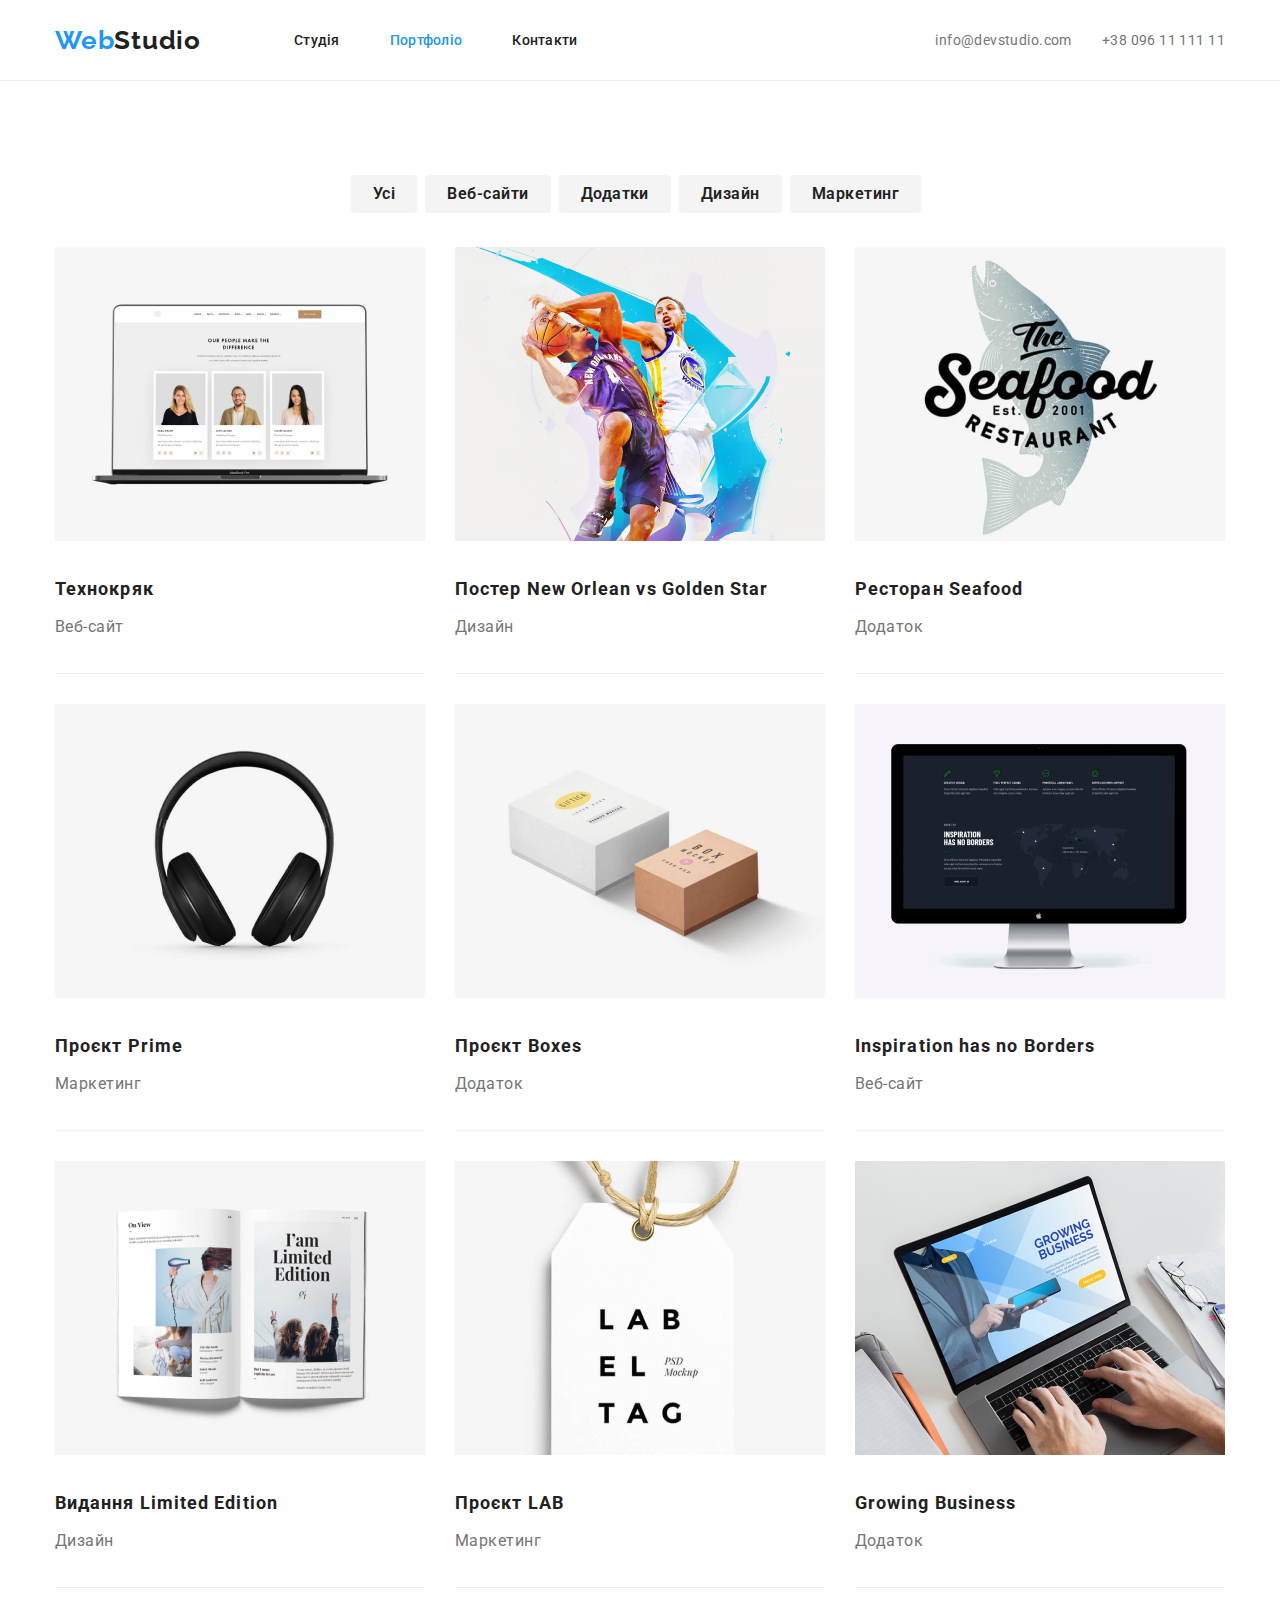
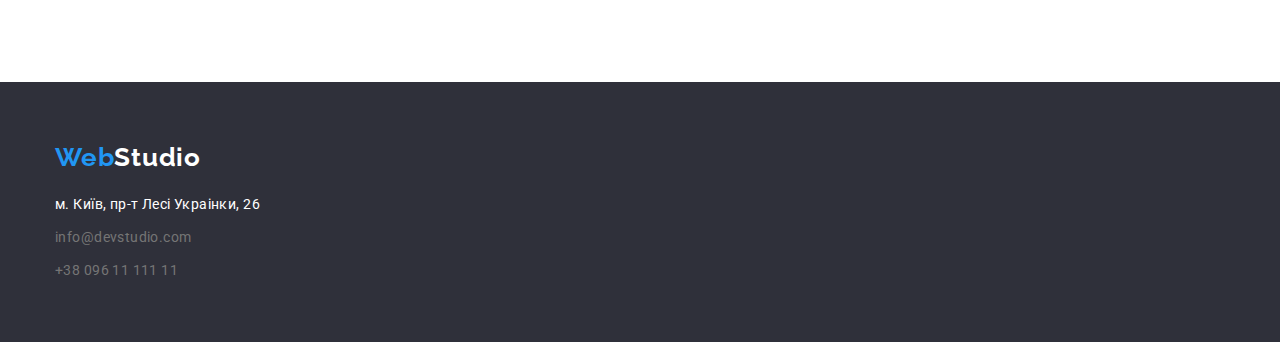
==== commit fd039919: "final" ====
--- a/portfolio.html
+++ b/portfolio.html
@@ -18,8 +18,8 @@
             <a class="logo-header" href="./index.html">
                 <span class="logo-h1">Web</span>Studio</a>
             <ul class="nav-ul-flex">
-                <li><a class="link-header current" href="./index.html">Студія</a></li>
-                <li><a class="link-header" href="./portfolio.html">Портфоліо</a></li>
+                <li><a class="link-header" href="./index.html">Студія</a></li>
+                <li><a class="link-header current" href="./portfolio.html">Портфоліо</a></li>
                 <li><a class="link-header" href="#footer">Контакти</a></li>
             </ul>
         </nav>
--- a/css/styles.css
+++ b/css/styles.css
@@ -22,6 +22,10 @@
   margin: 0;
   padding: 0;
 }
+img {
+  display: block;
+  }
+
 .container {
   width: 1200px;
   padding-left: 15px;
@@ -214,20 +218,12 @@
 }
 
 .skill-descr {
-  margin: 0;
   font-size: 14px;
-  line-height: 1.7;
-  margin-right: 30px;
-  letter-spacing: 0.03em;
-  color: var(--secondary-text-color);
-}
-p {
-  display: block;
-  margin-block-start: 1em;
-  margin-block-end: 1em;
-  margin-inline-start: 0px;
-  margin-inline-end: 0px;
-}
+  line-height: 1.7; 
+  letter-spacing: 0.03em;
+  color: var(--secondary-text-color);
+}
+
 
 .sec-three {
   text-align: center;
@@ -255,15 +251,12 @@
   list-style: none;
 }
 .sec-four {
-  text-align: center;
-  width: 100%;
   background-color: var(--secondary-white-color);
   padding-top: 94px;
   padding-bottom: 94px;
 }
 .cards {
   display: flex;
-  justify-content: center;
   gap: 30px;
 }
 .card {
@@ -280,7 +273,7 @@
 .card-name {
   font-weight: 500;
   font-size: 16px;
-  line-height: 1, 1875;
+  line-height: 1.19;
   text-align: center;
   letter-spacing: 0.03em;
   color: var(--main-text-color);
@@ -292,6 +285,7 @@
   font-size: 16px;
   font-weight: 400;
   letter-spacing: 0.03em;
+  text-align: center;
 }
 
 .sec-one-portfolio {
@@ -367,9 +361,10 @@
   background-color: var(--fill-color);
 }
 
-.footer-content {
-  padding: 0;
-  margin: 0;
+.footer-content{
+gap: 9px;
+display: flex ;
+flex-direction: column;
 }
 .text-logo-footer {
   font-family: "Raleway", sans-serif;
@@ -378,11 +373,11 @@
   font-weight: 700;
   letter-spacing: 0.03em;
   color: var(--main-white-color);
+  margin-bottom: 20px;
+  display: inline-block;
 }
 
 .footer-elem-item {
-  margin-top: 20px;
-  margin-bottom: 15px;
   list-style: none;
   font-style: normal;
 }
@@ -391,7 +386,7 @@
   color: var(--main-white-color);
   letter-spacing: 0.03em;
   font-size: 14px;
-  line-height: 1, 7142;
+  line-height: 1.7;
   
 }
 .footer-link-address:hover,
@@ -403,7 +398,7 @@
   font-family: "Roboto", sans-serif;
   color: var(--secondary-text-color);
   font-size: 14px;
-  line-height: 1, 7142;
+  line-height: 1.7;
   letter-spacing: 0.03em;
  
 }
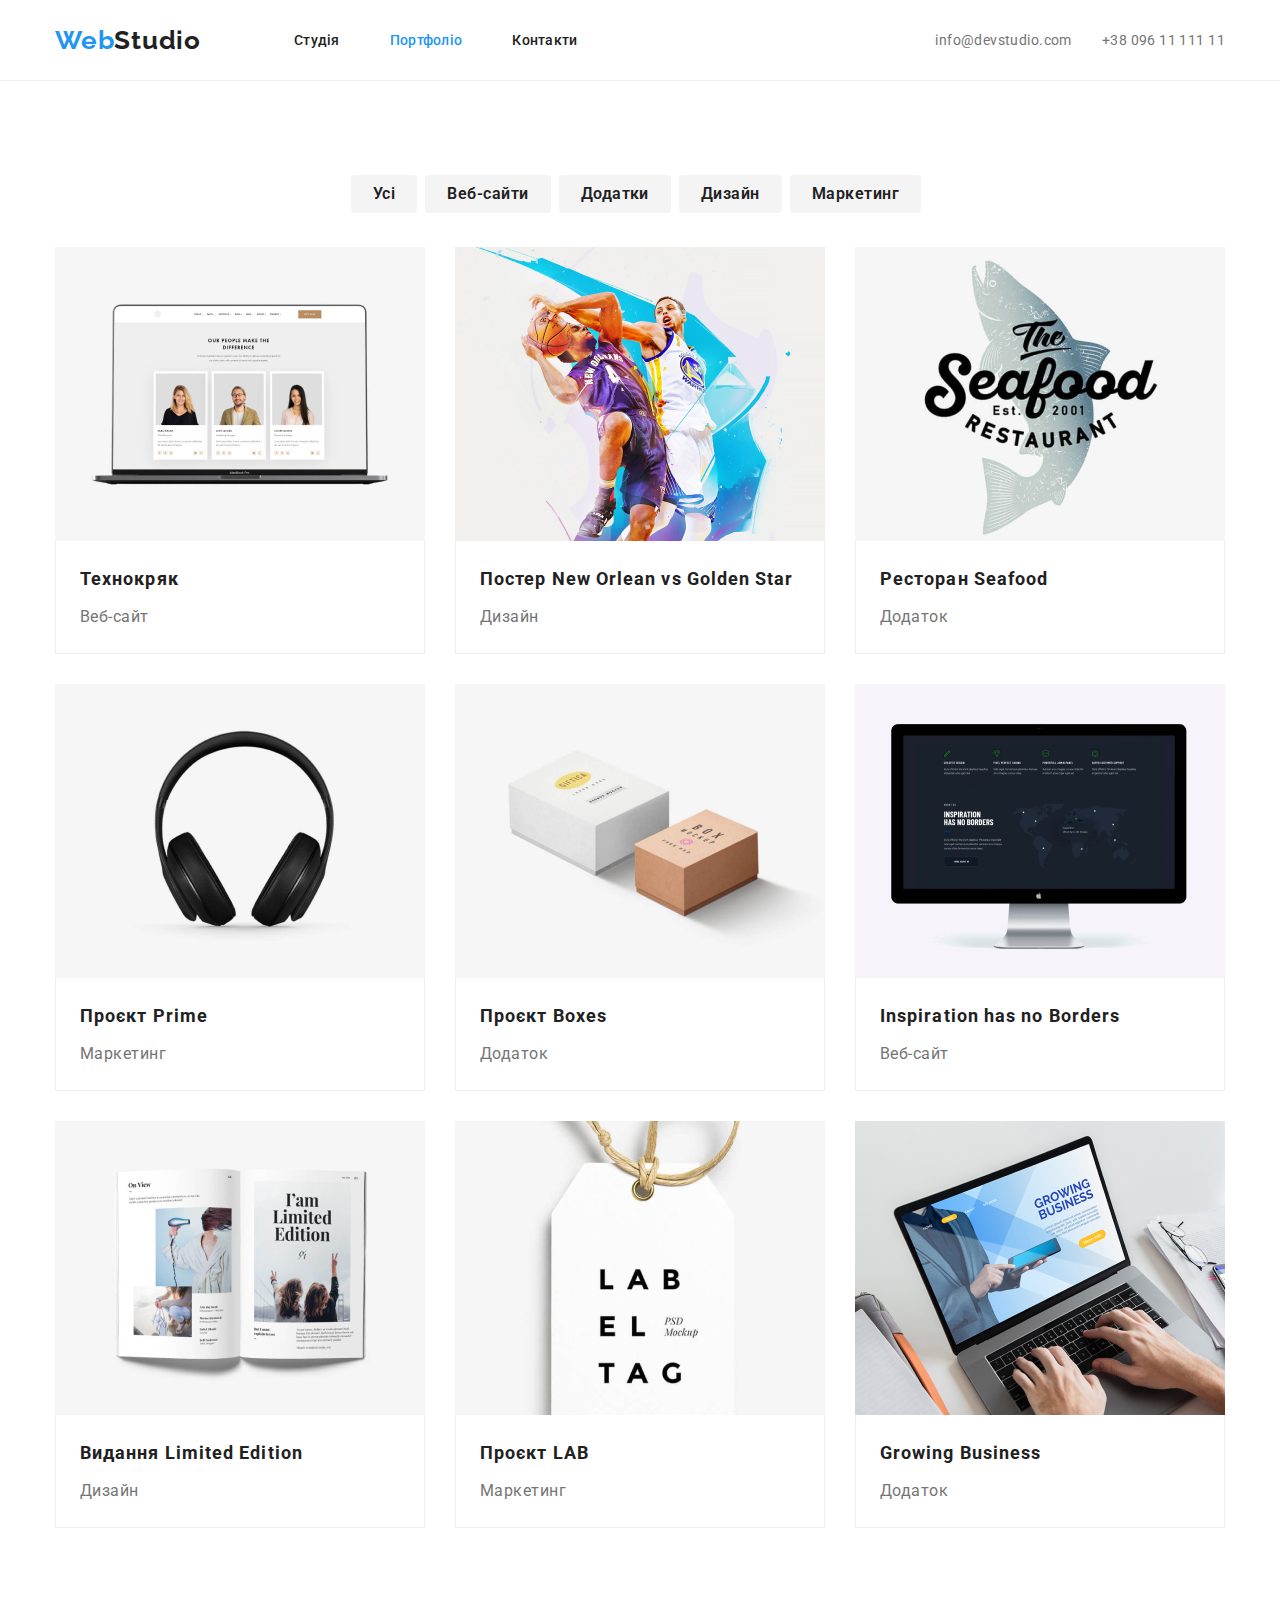
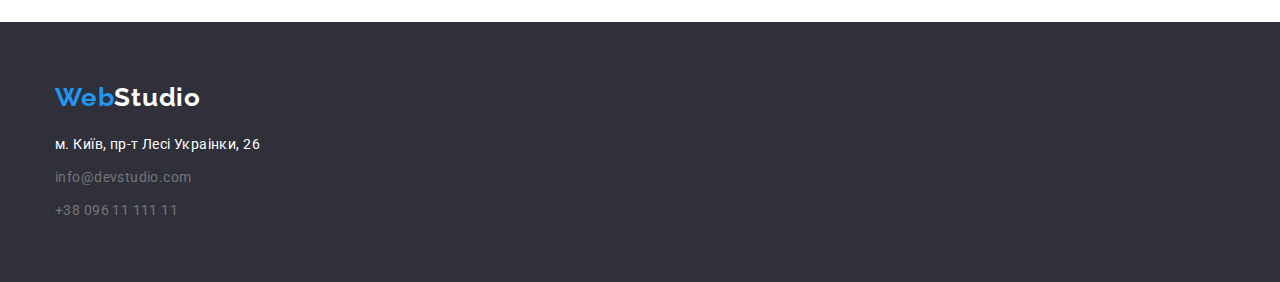
==== commit 102204f3: "portfolio" ====
--- a/portfolio.html
+++ b/portfolio.html
@@ -142,6 +142,7 @@
             <div class="container">
                 <a href="./index.html" class="text-logo-footer">
                     <span class="logo-h1">Web</span>Studio</a>
+                    
                 <address>
         <ul class="footer-content">
             <li class="footer-elem-item">
@@ -156,7 +157,7 @@
         </ul>
         </address>
             </div>
-         
+           
         </footer>
 </body>
 </html>--- a/css/styles.css
+++ b/css/styles.css
@@ -335,11 +335,13 @@
 
 .portfolio-card {
   background-color: var(--main-white-color);
-  border-bottom: 1px solid var(--card-border-color);
+  
 }
 
 .portfolio-name-type{
-padding: 30px 0;
+padding: 20px 24px;
+border: 1px solid var(--card-border-color);
+border-top: none;
 }
 .portfolio-name {
   margin-bottom: 4px;
